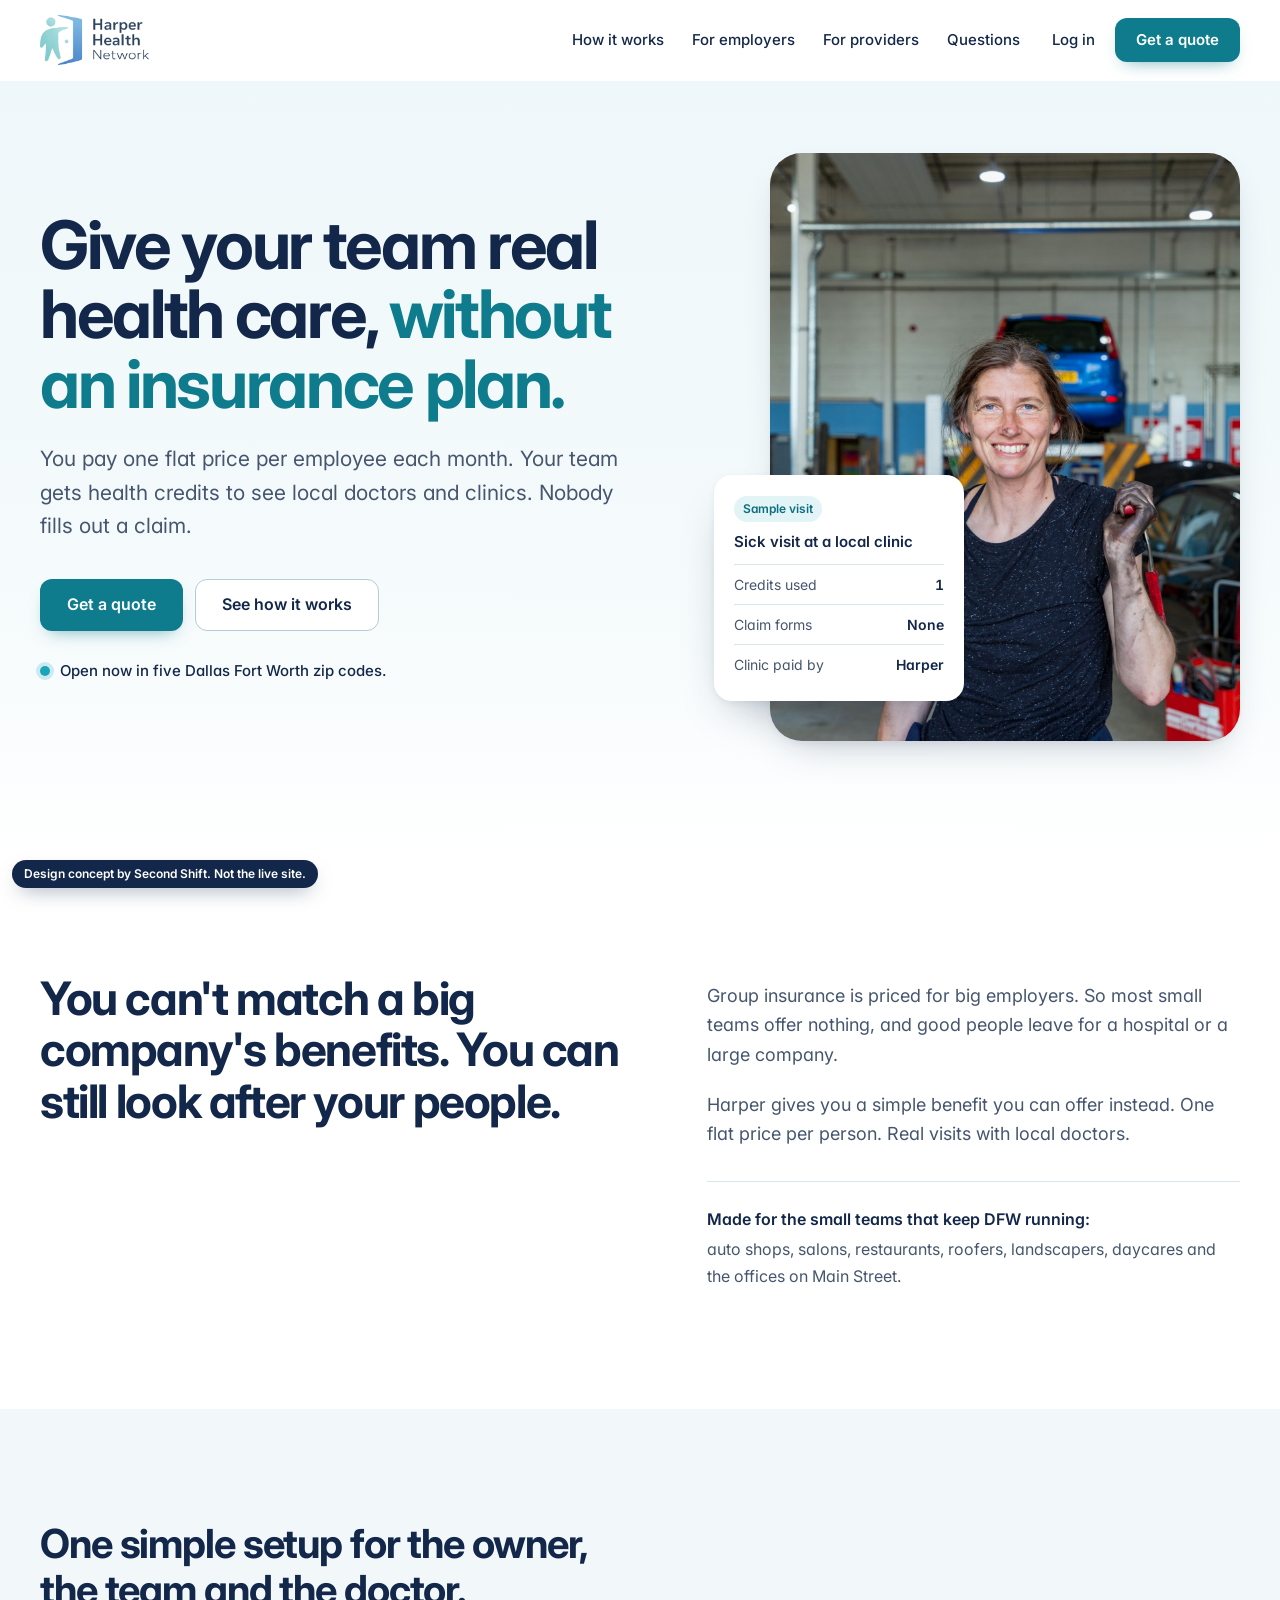
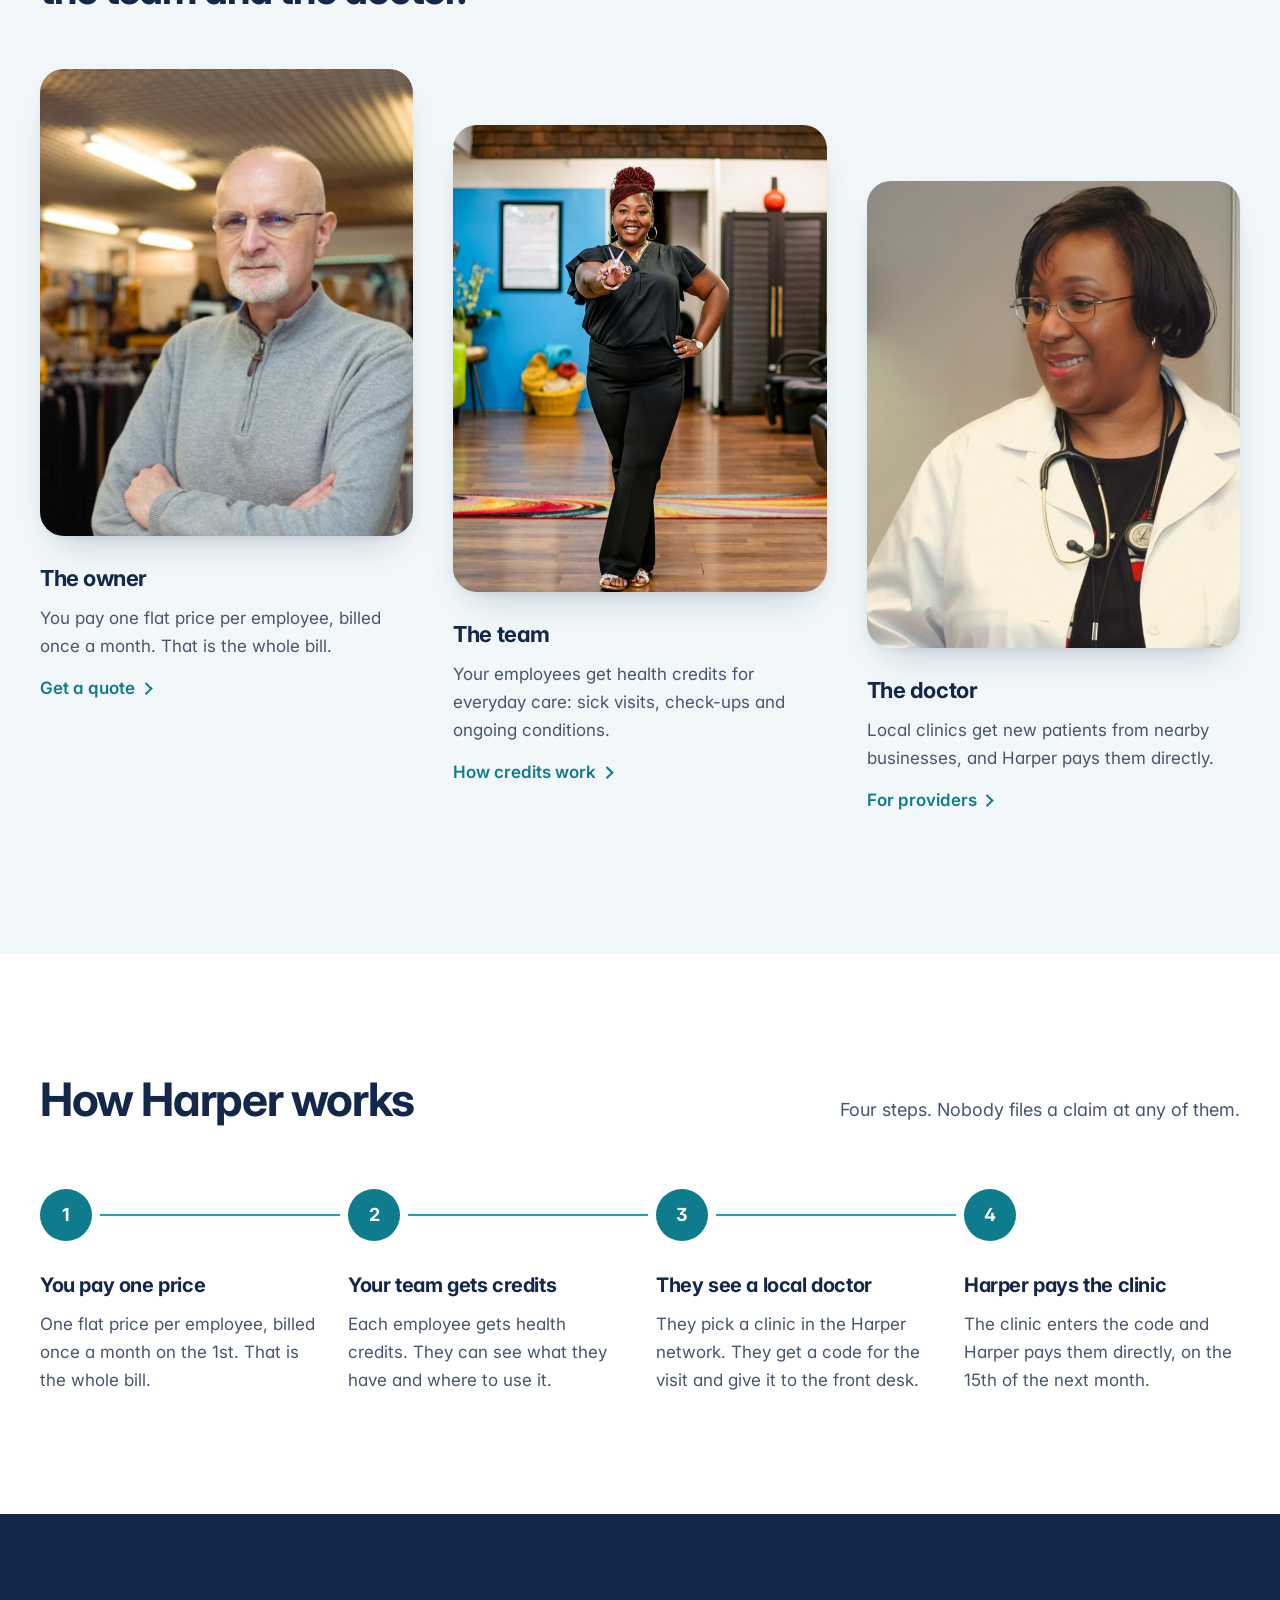
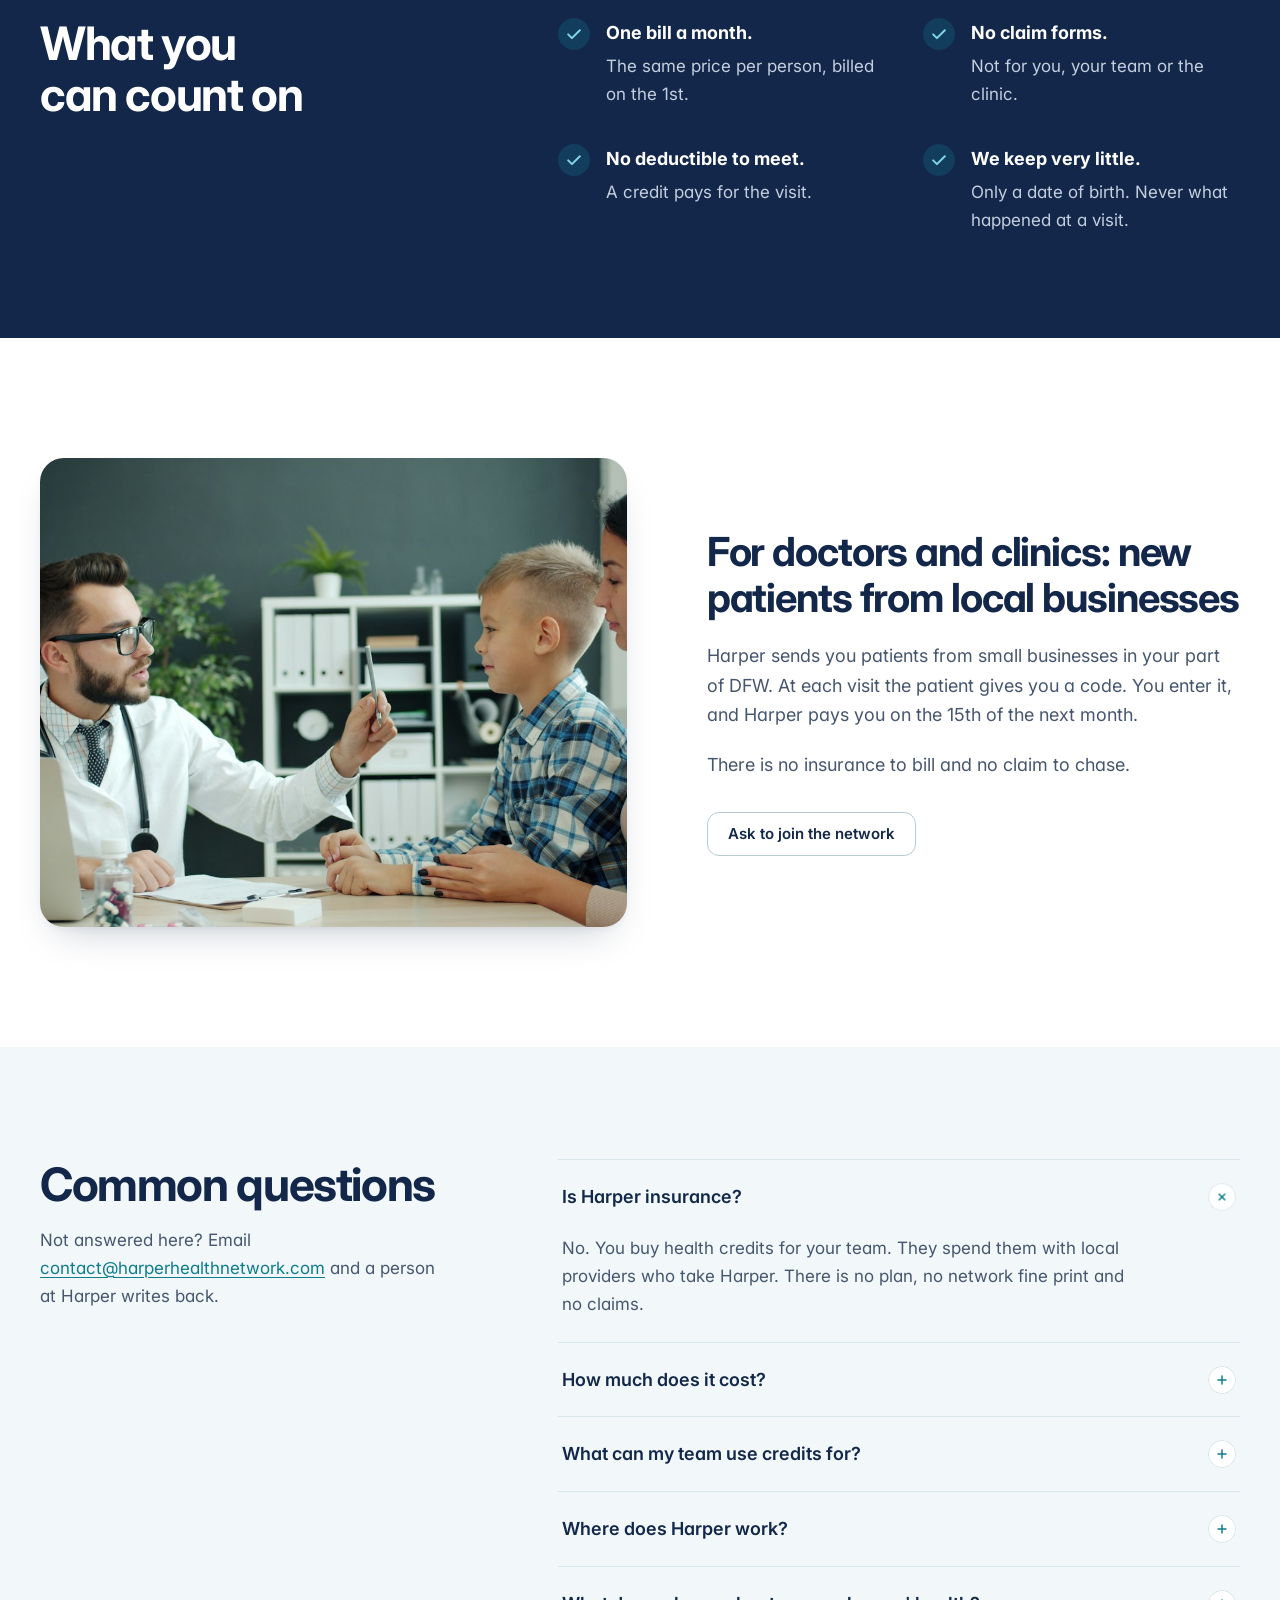
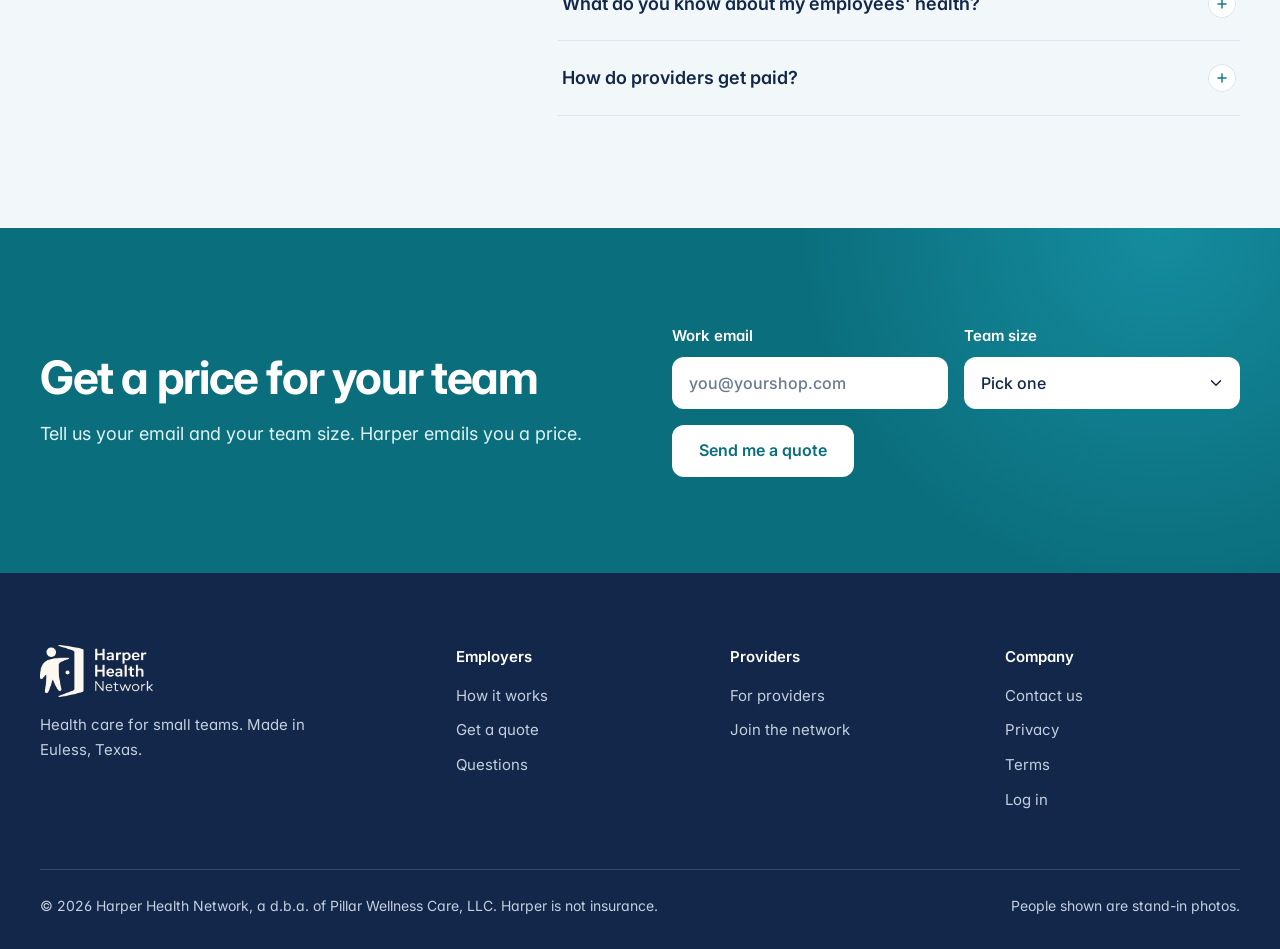
==== index.html @ a3e22be4 "Harper homepage concept, round 4 Co-Authored-By: Claude Opus 5.5 <noreply@anthropic.com>" ====
<!doctype html>
<html lang="en">
<head>
<meta charset="utf-8">
<meta name="viewport" content="width=device-width, initial-scale=1">
<title>Harper homepage concept</title>
<meta name="robots" content="noindex">
<meta name="description" content="Give your team real health care without an insurance plan. One flat price per employee each month. Your team gets credits to see local DFW doctors and clinics.">
<link rel="icon" type="image/png" href="img/favicon.png">
<link rel="preconnect" href="https://fonts.googleapis.com">
<link rel="preconnect" href="https://fonts.gstatic.com" crossorigin>
<link href="https://fonts.googleapis.com/css2?family=Inter:wght@400;500;600;700&display=swap" rel="stylesheet">
<link rel="stylesheet" href="css/site.css">
</head>
<body>
<a class="skip" href="#main">Skip to content</a>

<header class="nav" id="top">
  <div class="wrap nav-in">
    <a class="logo" href="#top" aria-label="Harper Health Network, home">
      <img src="img/harper-logo-color.png" width="708" height="325" alt="">
    </a>
    <nav class="links" id="nav-links" aria-label="Main">
      <a href="#how">How it works</a>
      <a href="#employers">For employers</a>
      <a href="#providers">For providers</a>
      <a href="#faq">Questions</a>
      <a class="links-login" href="https://www.harperhealthnetwork.com/login">Log in</a>
    </nav>
    <div class="nav-cta">
      <a class="nav-login" href="https://www.harperhealthnetwork.com/login">Log in</a>
      <a class="btn btn-teal" href="#quote">Get a quote</a>
      <button class="menu" type="button" aria-expanded="false" aria-controls="nav-links" aria-label="Open menu"><span></span><span></span></button>
    </div>
  </div>
</header>

<main id="main">

  <!-- Hero -->
  <section class="hero">
    <div class="wrap hero-grid">
      <div class="hero-copy">
        <h1>Give your team real health care, <em>without an insurance plan.</em></h1>
        <p class="lede">You pay one flat price per employee each month. Your team gets health credits to see local doctors and clinics. Nobody fills out a claim.</p>
        <div class="hero-actions">
          <a class="btn btn-teal btn-lg" href="#quote">Get a quote</a>
          <a class="btn btn-line btn-lg" href="#how">See how it works</a>
        </div>
        <p class="open-now"><span class="dot" aria-hidden="true"></span>Open now in five Dallas Fort Worth zip codes.</p>
      </div>
      <figure class="hero-photo">
        <div class="hero-img"><img src="img/person-mechanic.jpg" width="1400" height="2100" alt="A smiling mechanic stands in her auto shop." fetchpriority="high"></div>
        <div class="visit" aria-label="A sample visit">
          <p class="visit-tag">Sample visit</p>
          <p class="visit-title">Sick visit at a local clinic</p>
          <dl>
            <div><dt>Credits used</dt><dd>1</dd></div>
            <div><dt>Claim forms</dt><dd>None</dd></div>
            <div><dt>Clinic paid by</dt><dd>Harper</dd></div>
          </dl>
        </div>
      </figure>
    </div>
  </section>

  <!-- The problem, in the owner's words -->
  <section class="owner" id="employers">
    <div class="wrap owner-grid">
      <h2>You can't match a big company's benefits. You can still look after your people.</h2>
      <div class="owner-copy">
        <p>Group insurance is priced for big employers. So most small teams offer nothing, and good people leave for a hospital or a large company.</p>
        <p>Harper gives you a simple benefit you can offer instead. One flat price per person. Real visits with local doctors.</p>
        <p class="who"><span>Made for the small teams that keep DFW running:</span> auto shops, salons, restaurants, roofers, landscapers, daycares and the offices on Main Street.</p>
      </div>
    </div>
  </section>

  <!-- Three people -->
  <section class="people">
    <div class="wrap">
      <h2 class="people-head">One simple setup for the owner, the team and the doctor.</h2>
      <div class="people-grid">
        <article class="person">
          <div class="person-img"><img src="img/person-owner.jpg" width="1400" height="935" alt="A small business owner at work in her shop." loading="lazy"></div>
          <h3>The owner</h3>
          <p>You pay one flat price per employee, billed once a month. That is the whole bill.</p>
          <a class="link" href="#quote">Get a quote</a>
        </article>
        <article class="person">
          <div class="person-img"><img src="img/person-stylist.jpg" width="1400" height="933" alt="A hair stylist smiles at her station." loading="lazy"></div>
          <h3>The team</h3>
          <p>Your employees get health credits for everyday care: sick visits, check-ups and ongoing conditions.</p>
          <a class="link" href="#how">How credits work</a>
        </article>
        <article class="person">
          <div class="person-img"><img src="img/provider-clinic.jpg" width="1250" height="1684" alt="A doctor in a white coat at her clinic." loading="lazy"></div>
          <h3>The doctor</h3>
          <p>Local clinics get new patients from nearby businesses, and Harper pays them directly.</p>
          <a class="link" href="#providers">For providers</a>
        </article>
      </div>
    </div>
  </section>

  <!-- How it works -->
  <section class="how" id="how">
    <div class="wrap">
      <div class="how-head">
        <h2>How Harper works</h2>
        <p>Four steps. Nobody files a claim at any of them.</p>
      </div>
      <ol class="steps">
        <li class="step">
          <span class="step-n" aria-hidden="true">1</span>
          <h3>You pay one price</h3>
          <p>One flat price per employee, billed once a month on the 1st. That is the whole bill.</p>
        </li>
        <li class="step">
          <span class="step-n" aria-hidden="true">2</span>
          <h3>Your team gets credits</h3>
          <p>Each employee gets health credits. They can see what they have and where to use it.</p>
        </li>
        <li class="step">
          <span class="step-n" aria-hidden="true">3</span>
          <h3>They see a local doctor</h3>
          <p>They pick a clinic in the Harper network. They get a code for the visit and give it to the front desk.</p>
        </li>
        <li class="step">
          <span class="step-n" aria-hidden="true">4</span>
          <h3>Harper pays the clinic</h3>
          <p>The clinic enters the code and Harper pays them directly, on the 15th of the next month.</p>
        </li>
      </ol>
    </div>
  </section>

  <!-- Promise -->
  <section class="promise">
    <div class="wrap promise-grid">
      <h2>What you can count on</h2>
      <ul class="checks">
        <li>
          <svg viewBox="0 0 24 24" aria-hidden="true"><path d="M5 12.5l4.5 4.5L19 7.5"/></svg>
          <div><strong>One bill a month.</strong> The same price per person, billed on the 1st.</div>
        </li>
        <li>
          <svg viewBox="0 0 24 24" aria-hidden="true"><path d="M5 12.5l4.5 4.5L19 7.5"/></svg>
          <div><strong>No claim forms.</strong> Not for you, your team or the clinic.</div>
        </li>
        <li>
          <svg viewBox="0 0 24 24" aria-hidden="true"><path d="M5 12.5l4.5 4.5L19 7.5"/></svg>
          <div><strong>No deductible to meet.</strong> A credit pays for the visit.</div>
        </li>
        <li>
          <svg viewBox="0 0 24 24" aria-hidden="true"><path d="M5 12.5l4.5 4.5L19 7.5"/></svg>
          <div><strong>We keep very little.</strong> Only a date of birth. Never what happened at a visit.</div>
        </li>
      </ul>
    </div>
  </section>

  <!-- Providers -->
  <section class="providers" id="providers">
    <div class="wrap prov-grid">
      <figure class="prov-photo">
        <img src="img/person-provider.jpg" width="1400" height="788" alt="A doctor talks with a mother and her son at his desk." loading="lazy">
      </figure>
      <div class="prov-copy">
        <h2>For doctors and clinics: new patients from local businesses</h2>
        <p>Harper sends you patients from small businesses in your part of DFW. At each visit the patient gives you a code. You enter it, and Harper pays you on the 15th of the next month.</p>
        <p>There is no insurance to bill and no claim to chase.</p>
        <a class="btn btn-line" href="mailto:contact@harperhealthnetwork.com?subject=Joining%20the%20Harper%20network">Ask to join the network</a>
      </div>
    </div>
  </section>

  <!-- Questions -->
  <section class="faq" id="faq">
    <div class="wrap faq-grid">
      <div class="faq-head">
        <h2>Common questions</h2>
        <p>Not answered here? Email <a href="mailto:contact@harperhealthnetwork.com">contact@harperhealthnetwork.com</a> and a person at Harper writes back.</p>
      </div>
      <div class="qs">
        <details open><summary>Is Harper insurance?</summary><p>No. You buy health credits for your team. They spend them with local providers who take Harper. There is no plan, no network fine print and no claims.</p></details>
        <details><summary>How much does it cost?</summary><p>One flat price per employee, each month. The price depends on the size of your team, so we send you a quote.</p></details>
        <details><summary>What can my team use credits for?</summary><p>Visits with doctors and clinics in the Harper network, such as sick visits, check-ups and care for ongoing conditions. Each visit uses a credit.</p></details>
        <details><summary>Where does Harper work?</summary><p>Dallas Fort Worth first, in five zip codes. Austin and Houston come next.</p></details>
        <details><summary>What do you know about my employees' health?</summary><p>Almost nothing. We keep a date of birth. We never keep what happened at a visit.</p></details>
        <details><summary>How do providers get paid?</summary><p>Harper pays them directly on the 15th of the next month, for every visit code they entered.</p></details>
      </div>
    </div>
  </section>

  <!-- Quote -->
  <section class="quote" id="quote">
    <div class="wrap quote-grid">
      <div class="quote-copy">
        <h2>Get a price for your team</h2>
        <p>Tell us your email and your team size. Harper emails you a price.</p>
      </div>
      <form class="quote-form" novalidate>
        <div class="field">
          <label for="q-email">Work email</label>
          <input id="q-email" name="email" type="email" autocomplete="email" placeholder="you@yourshop.com" required>
          <p class="err" id="q-email-err"></p>
        </div>
        <div class="field">
          <label for="q-size">Team size</label>
          <select id="q-size" name="size" required>
            <option value="">Pick one</option>
            <option>1 to 5 people</option>
            <option>6 to 15 people</option>
            <option>16 to 25 people</option>
            <option>More than 25 people</option>
          </select>
          <p class="err" id="q-size-err"></p>
        </div>
        <button class="btn btn-white btn-lg" type="submit">Send me a quote</button>
        <p class="form-msg" role="status" aria-live="polite"></p>
      </form>
    </div>
  </section>
</main>

<footer class="foot">
  <div class="wrap foot-grid">
    <div class="foot-brand">
      <img class="foot-logo" src="img/harper-logo-paper.png" width="708" height="325" alt="Harper Health Network">
      <p>Health care for small teams. Made in Euless, Texas.</p>
    </div>
    <nav class="foot-col" aria-label="Employers">
      <p class="foot-h">Employers</p>
      <a href="#how">How it works</a>
      <a href="#quote">Get a quote</a>
      <a href="#faq">Questions</a>
    </nav>
    <nav class="foot-col" aria-label="Providers">
      <p class="foot-h">Providers</p>
      <a href="#providers">For providers</a>
      <a href="mailto:contact@harperhealthnetwork.com?subject=Joining%20the%20Harper%20network">Join the network</a>
    </nav>
    <nav class="foot-col" aria-label="Company">
      <p class="foot-h">Company</p>
      <a href="mailto:contact@harperhealthnetwork.com">Contact us</a>
      <a href="https://www.harperhealthnetwork.com/privacy">Privacy</a>
      <a href="https://www.harperhealthnetwork.com/terms">Terms</a>
      <a href="https://www.harperhealthnetwork.com/login">Log in</a>
    </nav>
  </div>
  <div class="wrap foot-legal">
    <p>&copy; 2026 Harper Health Network, a d.b.a. of Pillar Wellness Care, LLC. Harper is not insurance.</p>
    <p>People shown are stand-in photos.</p>
  </div>
</footer>

<p style="position:fixed;z-index:60;left:max(12px,env(safe-area-inset-left,0px));bottom:calc(12px + env(safe-area-inset-bottom,0px));margin:0;padding:7px 12px;border-radius:999px;background:#122749;color:#fff;font:600 12px/1.2 Inter,system-ui,sans-serif;box-shadow:0 8px 20px -8px rgba(18,39,73,.5)">Design concept by Second Shift. Not the live site.</p>
<script src="js/site.js"></script>
</body>
</html>
---- css/site.css ----
/* Harper Health Network, round 4: the live site, refined.
   Keeps the incumbent world: Inter, teal and navy, airy pale-blue grounds,
   rounded photos, a teal sign-up band and a navy footer. */

:root {
  --navy: #122749;
  --navy-2: #1b3560;
  --teal: #1ca5ba;          /* brand teal: fills, lines, marks only */
  --teal-ink: #0e7c8c;      /* teal for text and buttons (4.9:1 on white) */
  --teal-deep: #0b6e7d;     /* hover, quote band (5.9:1 with white) */
  --teal-wash: #e3f4f7;
  --ground: #ffffff;
  --tint: #f2f8fa;
  --line: #d9e6ec;
  --body: #46566e;          /* 7.4:1 on white */
  --on-navy: #c4cfdf;
  --on-teal: #dff3f6;
  --err: #b42318;
  --radius: 24px;
  --radius-sm: 14px;
  --shadow: 0 18px 40px -18px rgba(18, 39, 73, .28), 0 4px 10px -4px rgba(18, 39, 73, .08);
  --ease: cubic-bezier(.16, 1, .3, 1);
  --wrap: 1200px;
}

*, *::before, *::after { box-sizing: border-box; }
html { -webkit-text-size-adjust: 100%; scroll-behavior: smooth; scroll-padding-top: 96px; scrollbar-color: #b9cdd6 var(--tint); }
body {
  margin: 0;
  background: var(--ground);
  color: var(--body);
  font: 400 1.0625rem/1.65 "Inter", system-ui, sans-serif;
  font-feature-settings: "cv11", "ss01";
  caret-color: var(--teal-ink);
  -webkit-font-smoothing: antialiased;
}
::selection { background: #c9edf2; color: var(--navy); }
img { display: block; max-width: 100%; height: auto; }
h1, h2, h3 { color: var(--navy); margin: 0; font-weight: 700; text-wrap: balance; }
p { margin: 0; text-wrap: pretty; }
a { color: var(--teal-ink); text-underline-offset: .2em; text-decoration-thickness: 1px; }
a:hover { color: var(--teal-deep); }
:focus-visible { outline: 3px solid var(--teal); outline-offset: 3px; border-radius: 6px; }

.wrap { width: min(var(--wrap), 100% - 48px); margin-inline: auto; }
.skip { position: absolute; left: 16px; top: -60px; z-index: 50; background: var(--navy); color: #fff; padding: 10px 16px; border-radius: 10px; }
.skip:focus { top: 12px; }

/* Buttons */
.btn {
  display: inline-flex; align-items: center; justify-content: center; gap: .5em;
  min-height: 44px; padding: 10px 20px; border-radius: 12px;
  font: 600 .9375rem/1.2 "Inter", sans-serif; text-decoration: none; cursor: pointer;
  border: 1.5px solid transparent;
  transition: background-color .2s var(--ease), color .2s var(--ease), border-color .2s var(--ease), transform .2s var(--ease), box-shadow .2s var(--ease);
}
.btn:active { transform: translateY(1px); }
.btn-lg { min-height: 52px; padding: 14px 26px; font-size: 1rem; }
.btn-teal { background: var(--teal-ink); color: #fff; box-shadow: 0 8px 18px -10px rgba(14, 124, 140, .7); }
.btn-teal:hover { background: var(--teal-deep); color: #fff; }
.btn-line { border-color: #b7cbd4; color: var(--navy); background: #fff; }
.btn-line:hover { border-color: var(--navy); color: var(--navy); }
.btn-white { background: #fff; color: var(--teal-deep); }
.btn-white:hover { background: var(--navy); color: #fff; }
.btn[disabled] { opacity: .6; cursor: progress; }

.link { font-weight: 600; text-decoration: none; display: inline-flex; align-items: center; gap: .4em; }
.link::after { content: ""; width: .5em; height: .5em; border-top: 2px solid currentColor; border-right: 2px solid currentColor; transform: rotate(45deg); transition: transform .25s var(--ease); }
.link:hover::after { transform: translateX(3px) rotate(45deg); }

/* Nav */
.nav { position: sticky; top: 0; z-index: 40; background: rgba(255, 255, 255, .94); border-bottom: 1px solid transparent; transition: border-color .3s, box-shadow .3s; }
.nav.is-stuck { border-bottom-color: var(--line); box-shadow: 0 6px 20px -16px rgba(18, 39, 73, .35); }
@supports (backdrop-filter: blur(8px)) { .nav { background: rgba(255, 255, 255, .85); backdrop-filter: saturate(1.4) blur(12px); } }
.nav-in { display: flex; align-items: center; gap: 32px; height: 80px; }
.logo img { height: 50px; width: auto; }
.links { display: flex; gap: 28px; margin-left: auto; }
.links a { color: var(--navy); font-weight: 500; font-size: .9375rem; text-decoration: none; padding: 6px 0; position: relative; }
.links a::after { content: ""; position: absolute; left: 0; right: 0; bottom: 0; height: 2px; background: var(--teal); transform: scaleX(0); transform-origin: left; transition: transform .3s var(--ease); }
.links a:hover::after { transform: scaleX(1); }
.links .links-login { display: none; }
.nav-cta { display: flex; align-items: center; gap: 20px; }
.nav-login { color: var(--navy); font-weight: 500; font-size: .9375rem; text-decoration: none; }
.nav-login:hover { color: var(--teal-ink); }
.menu { display: none; width: 44px; height: 44px; border: 0; background: transparent; cursor: pointer; border-radius: 10px; position: relative; }
.menu span { position: absolute; left: 11px; right: 11px; height: 2px; background: var(--navy); border-radius: 2px; transition: transform .3s var(--ease), top .3s var(--ease); }
.menu span:first-child { top: 17px; }
.menu span:last-child { top: 25px; }
.menu[aria-expanded="true"] span:first-child { top: 21px; transform: rotate(45deg); }
.menu[aria-expanded="true"] span:last-child { top: 21px; transform: rotate(-45deg); }

/* Hero */
.hero { background: linear-gradient(180deg, #eef7fa 0%, #f6fbfc 70%, #fff 100%); padding: 72px 0 112px; overflow: hidden; }
.hero-grid { display: grid; grid-template-columns: 1.05fr .95fr; gap: 72px; align-items: center; }
.hero h1 { font-size: clamp(2.5rem, 4.6vw + .5rem, 4.25rem); line-height: 1.04; letter-spacing: -.035em; }
.hero h1 em { font-style: normal; color: var(--teal-ink); }
.lede { margin-top: 24px; font-size: clamp(1.125rem, .6vw + 1rem, 1.3125rem); line-height: 1.6; max-width: 34em; }
.hero-actions { display: flex; flex-wrap: wrap; gap: 12px; margin-top: 36px; }
.open-now { margin-top: 28px; display: flex; align-items: baseline; gap: 10px; font-size: .9375rem; color: var(--navy); font-weight: 500; }
.dot { flex: none; align-self: flex-start; margin-top: .45em; width: 10px; height: 10px; border-radius: 50%; background: var(--teal); box-shadow: 0 0 0 4px rgba(28, 165, 186, .2); }

.hero-photo { margin: 0; position: relative; justify-self: end; width: min(100%, 470px); }
.hero-img { border-radius: 32px; overflow: hidden; aspect-ratio: 4 / 5; box-shadow: var(--shadow); background: var(--teal-wash); }
.hero-img img { width: 100%; height: 100%; object-fit: cover; object-position: 50% 25%; }
.hero-photo::before { content: ""; position: absolute; inset: 28px -28px -28px 28px; border-radius: 32px; background: var(--teal-wash); z-index: -1; }

.visit {
  position: absolute; left: -56px; bottom: 40px; width: 250px;
  background: #fff; border-radius: 18px; padding: 18px 20px 16px;
  box-shadow: 0 22px 44px -20px rgba(18, 39, 73, .4), 0 2px 6px rgba(18, 39, 73, .06);
}
.visit-tag { display: inline-block; font-size: .75rem; font-weight: 600; color: var(--teal-deep); background: var(--teal-wash); padding: 3px 9px; border-radius: 999px; }
.visit-title { margin-top: 10px; color: var(--navy); font-weight: 600; font-size: .9375rem; line-height: 1.35; }
.visit dl { margin: 12px 0 0; }
.visit dl div { display: flex; justify-content: space-between; gap: 12px; padding: 8px 0; border-top: 1px solid var(--line); font-size: .875rem; }
.visit dt { color: var(--body); }
.visit dd { margin: 0; color: var(--navy); font-weight: 600; font-variant-numeric: tabular-nums; }

/* Owner */
.owner { padding: 120px 0; }
.owner-grid { display: grid; grid-template-columns: 1.1fr 1fr; gap: 80px; align-items: start; }
.owner h2 { font-size: clamp(2rem, 2.6vw + .8rem, 3rem); line-height: 1.12; letter-spacing: -.03em; }
.owner-copy { display: grid; gap: 20px; padding-top: 8px; font-size: 1.125rem; max-width: 34em; }
.who { margin-top: 12px; padding-top: 24px; border-top: 1px solid var(--line); font-size: 1rem; }
.who span { display: block; color: var(--navy); font-weight: 600; margin-bottom: 4px; }

/* People */
.people { background: var(--tint); padding: 112px 0 140px; }
.people-head { font-size: clamp(1.875rem, 2vw + .9rem, 2.625rem); line-height: 1.15; letter-spacing: -.028em; max-width: 18em; }
.people-grid { margin-top: 56px; display: grid; grid-template-columns: repeat(3, 1fr); gap: 40px; align-items: start; }
.person:nth-child(2) { margin-top: 56px; }
.person:nth-child(3) { margin-top: 112px; }
.person-img { border-radius: var(--radius); overflow: hidden; aspect-ratio: 4 / 5; background: var(--teal-wash); box-shadow: var(--shadow); }
.person-img img { width: 100%; height: 100%; object-fit: cover; transition: transform .8s var(--ease); }
.person:hover .person-img img { transform: scale(1.03); }
.person h3 { margin-top: 24px; font-size: 1.375rem; letter-spacing: -.02em; }
.person p { margin-top: 8px; }
.person .link { margin-top: 14px; }

/* How it works: the one authored moment. The line draws and each step lights in turn. */
.how { padding: 120px 0; }
.how-head { display: flex; justify-content: space-between; align-items: end; gap: 32px; flex-wrap: wrap; }
.how-head h2 { font-size: clamp(2rem, 2.6vw + .8rem, 3rem); letter-spacing: -.03em; line-height: 1.1; }
.how-head p { font-size: 1.125rem; }
.steps { list-style: none; margin: 64px 0 0; padding: 0; display: grid; grid-template-columns: repeat(4, 1fr); gap: 32px; position: relative; }
.steps::before, .steps::after { content: ""; position: absolute; top: 25px; left: 26px; right: calc((100% - 96px) / 4 - 26px); height: 2px; border-radius: 2px; }
.steps::before { background: var(--line); }
.steps::after { background: var(--teal); transform-origin: left; transition: transform 1.6s var(--ease); }
.step { position: relative; z-index: 1; }
.step-n {
  display: grid; place-items: center; width: 52px; height: 52px; border-radius: 50%;
  background: var(--teal-ink); color: #fff; font-weight: 700; font-size: 1.125rem;
  box-shadow: 0 0 0 8px #fff;
  transition: background-color .5s var(--ease), color .5s var(--ease), box-shadow .5s var(--ease);
}
.step h3 { margin-top: 28px; font-size: 1.25rem; letter-spacing: -.02em; }
.step p { margin-top: 8px; max-width: 24em; }

.js .steps:not(.is-in)::after { transform: scaleX(0); }
.js .steps:not(.is-in) .step-n { background: #fff; color: var(--teal-ink); box-shadow: 0 0 0 8px #fff, inset 0 0 0 2px var(--line); }
.js .steps.is-in .step:nth-child(1) .step-n { transition-delay: .05s; }
.js .steps.is-in .step:nth-child(2) .step-n { transition-delay: .5s; }
.js .steps.is-in .step:nth-child(3) .step-n { transition-delay: .95s; }
.js .steps.is-in .step:nth-child(4) .step-n { transition-delay: 1.4s; }

/* Promise */
.promise { background: var(--navy); color: var(--on-navy); padding: 104px 0; }
.promise-grid { display: grid; grid-template-columns: .8fr 1.2fr; gap: 64px; align-items: start; }
.promise h2 { color: #fff; font-size: clamp(2rem, 2.6vw + .8rem, 3rem); letter-spacing: -.03em; line-height: 1.1; }
.checks { list-style: none; margin: 0; padding: 0; display: grid; grid-template-columns: 1fr 1fr; gap: 36px 48px; }
.checks li { display: grid; grid-template-columns: 32px 1fr; gap: 16px; align-items: start; }
.checks svg { width: 32px; height: 32px; padding: 6px; border-radius: 50%; background: rgba(28, 165, 186, .18); fill: none; stroke: #7fd6e3; stroke-width: 2.4; stroke-linecap: round; stroke-linejoin: round; }
.checks strong { display: block; color: #fff; font-size: 1.125rem; margin-bottom: 4px; }

/* Providers */
.providers { padding: 120px 0; }
.prov-grid { display: grid; grid-template-columns: 1.1fr 1fr; gap: 80px; align-items: center; }
.prov-photo { margin: 0; border-radius: var(--radius); overflow: hidden; aspect-ratio: 5 / 4; box-shadow: var(--shadow); background: var(--teal-wash); }
.prov-photo img { width: 100%; height: 100%; object-fit: cover; object-position: 40% 50%; }
.prov-copy h2 { font-size: clamp(1.875rem, 2vw + .9rem, 2.625rem); line-height: 1.15; letter-spacing: -.028em; }
.prov-copy p { margin-top: 20px; font-size: 1.125rem; max-width: 32em; }
.prov-copy .btn { margin-top: 32px; }

/* FAQ */
.faq { background: var(--tint); padding: 112px 0; }
.faq-grid { display: grid; grid-template-columns: .8fr 1.2fr; gap: 64px; align-items: start; }
.faq-head { position: sticky; top: 120px; }
.faq-head h2 { font-size: clamp(2rem, 2.6vw + .8rem, 3rem); letter-spacing: -.03em; line-height: 1.1; }
.faq-head p { margin-top: 16px; max-width: 24em; }
.qs { border-top: 1px solid var(--line); }
details { border-bottom: 1px solid var(--line); }
summary {
  list-style: none; cursor: pointer; display: flex; justify-content: space-between; align-items: center; gap: 24px;
  padding: 22px 4px; color: var(--navy); font-weight: 600; font-size: 1.125rem; border-radius: 8px;
}
summary::-webkit-details-marker { display: none; }
summary::after {
  content: ""; flex: none; width: 28px; height: 28px; border-radius: 50%;
  background: #fff url("data:image/svg+xml,%3Csvg xmlns='http://www.w3.org/2000/svg' viewBox='0 0 24 24' fill='none' stroke='%230e7c8c' stroke-width='2.2' stroke-linecap='round'%3E%3Cpath d='M12 6v12M6 12h12'/%3E%3C/svg%3E") center / 16px no-repeat;
  box-shadow: inset 0 0 0 1px var(--line); transition: transform .3s var(--ease);
}
details[open] summary::after { transform: rotate(45deg); }
summary:hover { color: var(--teal-ink); }
details p { padding: 0 48px 24px 4px; max-width: 40em; }

/* Quote */
.quote { background: var(--teal-deep); color: var(--on-teal); padding: 96px 0; position: relative; overflow: hidden; }
.quote::before { content: ""; position: absolute; width: 720px; height: 720px; right: -240px; top: -360px; border-radius: 50%; background: radial-gradient(closest-side, rgba(28, 165, 186, .55), transparent); pointer-events: none; }
.quote-grid { position: relative; display: grid; grid-template-columns: 1fr 1fr; gap: 64px; align-items: center; }
.quote h2 { color: #fff; font-size: clamp(2rem, 2.6vw + .8rem, 3rem); letter-spacing: -.03em; line-height: 1.1; }
.quote-copy p { margin-top: 16px; font-size: 1.125rem; }
.quote-form { display: grid; grid-template-columns: 1fr 1fr; gap: 16px; align-items: start; }
.quote-form .btn { grid-column: 1 / -1; justify-self: start; }
.field label { display: block; color: #fff; font-weight: 600; font-size: .9375rem; margin-bottom: 8px; }
.field input, .field select {
  width: 100%; min-height: 52px; padding: 12px 16px; border-radius: 12px; border: 1.5px solid transparent;
  background: #fff; color: var(--navy); font: 500 1rem "Inter", sans-serif; appearance: none;
}
.field select { background: #fff url("data:image/svg+xml,%3Csvg xmlns='http://www.w3.org/2000/svg' viewBox='0 0 24 24' fill='none' stroke='%23122749' stroke-width='2' stroke-linecap='round'%3E%3Cpath d='M6 9l6 6 6-6'/%3E%3C/svg%3E") right 14px center / 18px no-repeat; padding-right: 44px; }
.field input::placeholder { color: #6a7a90; }
.field input:focus-visible, .field select:focus-visible { outline: 3px solid #fff; outline-offset: 2px; }
.field [aria-invalid="true"] { border-color: #fff; box-shadow: 0 0 0 3px rgba(180, 35, 24, .9); }
.err { min-height: 0; margin-top: 6px; color: #fff; font-size: .875rem; font-weight: 500; }
.err:empty { display: none; }
.form-msg { grid-column: 1 / -1; color: #fff; font-weight: 500; }
.form-msg:empty { display: none; }
.quote :focus-visible { outline-color: #fff; }

/* Footer */
.foot { background: var(--navy); color: var(--on-navy); padding: 72px 0 32px; font-size: .9375rem; }
.foot-grid { display: grid; grid-template-columns: 1.6fr 1fr 1fr 1fr; gap: 40px; }
.foot-logo { height: 52px; width: auto; }
.foot-brand p { margin-top: 16px; max-width: 22em; }
.foot-col { display: grid; gap: 10px; align-content: start; }
.foot-h { color: #fff; font-weight: 600; margin-bottom: 4px; }
.foot a { color: var(--on-navy); text-decoration: none; }
.foot a:hover { color: #fff; text-decoration: underline; }
.foot :focus-visible { outline-color: #7fd6e3; }
.foot-legal { margin-top: 56px; padding-top: 24px; border-top: 1px solid rgba(196, 207, 223, .2); display: flex; justify-content: space-between; gap: 16px; flex-wrap: wrap; font-size: .875rem; }

/* Tablet */
@media (max-width: 1040px) {
  .links { gap: 20px; }
  .hero-grid { gap: 48px; }
  .visit { left: -24px; }
  .steps { grid-template-columns: 1fr 1fr; row-gap: 48px; }
  .steps::before, .steps::after { display: none; }
  .js .steps:not(.is-in) .step-n { background: var(--teal-ink); color: #fff; box-shadow: 0 0 0 8px #fff; }
}

/* Mobile */
@media (max-width: 860px) {
  .wrap { width: min(var(--wrap), 100% - 32px); }
  .nav-in { height: 68px; gap: 12px; }
  .logo img { height: 42px; }
  .nav-login { display: none; }
  .nav-cta { margin-left: auto; gap: 8px; }
  .nav-cta .btn { min-height: 40px; padding: 8px 14px; font-size: .875rem; }
  .menu { display: block; }
  .links {
    position: absolute; top: 100%; left: 0; right: 0; margin: 0; flex-direction: column; gap: 0;
    background: #fff; border-bottom: 1px solid var(--line); padding: 8px 16px 16px;
    box-shadow: 0 16px 30px -20px rgba(18, 39, 73, .4);
    display: none;
  }
  .links.is-open { display: flex; }
  .links a { padding: 14px 4px; font-size: 1.0625rem; border-bottom: 1px solid var(--line); }
  .links a::after { display: none; }
  .links .links-login { display: block; border-bottom: 0; }

  .hero { padding: 40px 0 72px; }
  .hero-grid, .owner-grid, .prov-grid, .faq-grid, .promise-grid, .quote-grid { grid-template-columns: 1fr; gap: 40px; }
  .hero-photo { justify-self: center; width: min(100%, 420px); margin-top: 8px; }
  .hero-photo::before { inset: 20px -12px -16px 20px; }
  .hero-photo { margin-bottom: 72px; }
  .visit { left: auto; right: 12px; bottom: -64px; width: 220px; padding: 14px 16px 12px; }
  .hero-actions .btn { flex: 1 1 200px; }

  .owner, .how, .providers { padding: 80px 0; }
  .people { padding: 80px 0; }
  .people-grid { grid-template-columns: 1fr; gap: 48px; margin-top: 40px; }
  .person:nth-child(n) { margin-top: 0; }
  .person-img { aspect-ratio: 4 / 3; }

  .steps { grid-template-columns: 1fr; gap: 32px; margin-top: 40px; }
  .step { display: grid; grid-template-columns: 52px 1fr; column-gap: 20px; }
  .step h3 { margin-top: 12px; }
  .step p { grid-column: 2; }

  .promise { padding: 80px 0; }
  .checks { grid-template-columns: 1fr; gap: 28px; }
  .faq { padding: 80px 0; }
  .faq-head { position: static; }
  details p { padding-right: 8px; }
  .quote { padding: 72px 0; }
  .quote-form { grid-template-columns: 1fr; }
  .quote-form .btn { justify-self: stretch; }
  .foot-grid { grid-template-columns: 1fr 1fr; }
  .foot-brand { grid-column: 1 / -1; }
}

@media (prefers-reduced-motion: reduce) {
  html { scroll-behavior: auto; }
  *, *::before, *::after { transition-duration: .01ms !important; transition-delay: 0s !important; animation: none !important; }
}
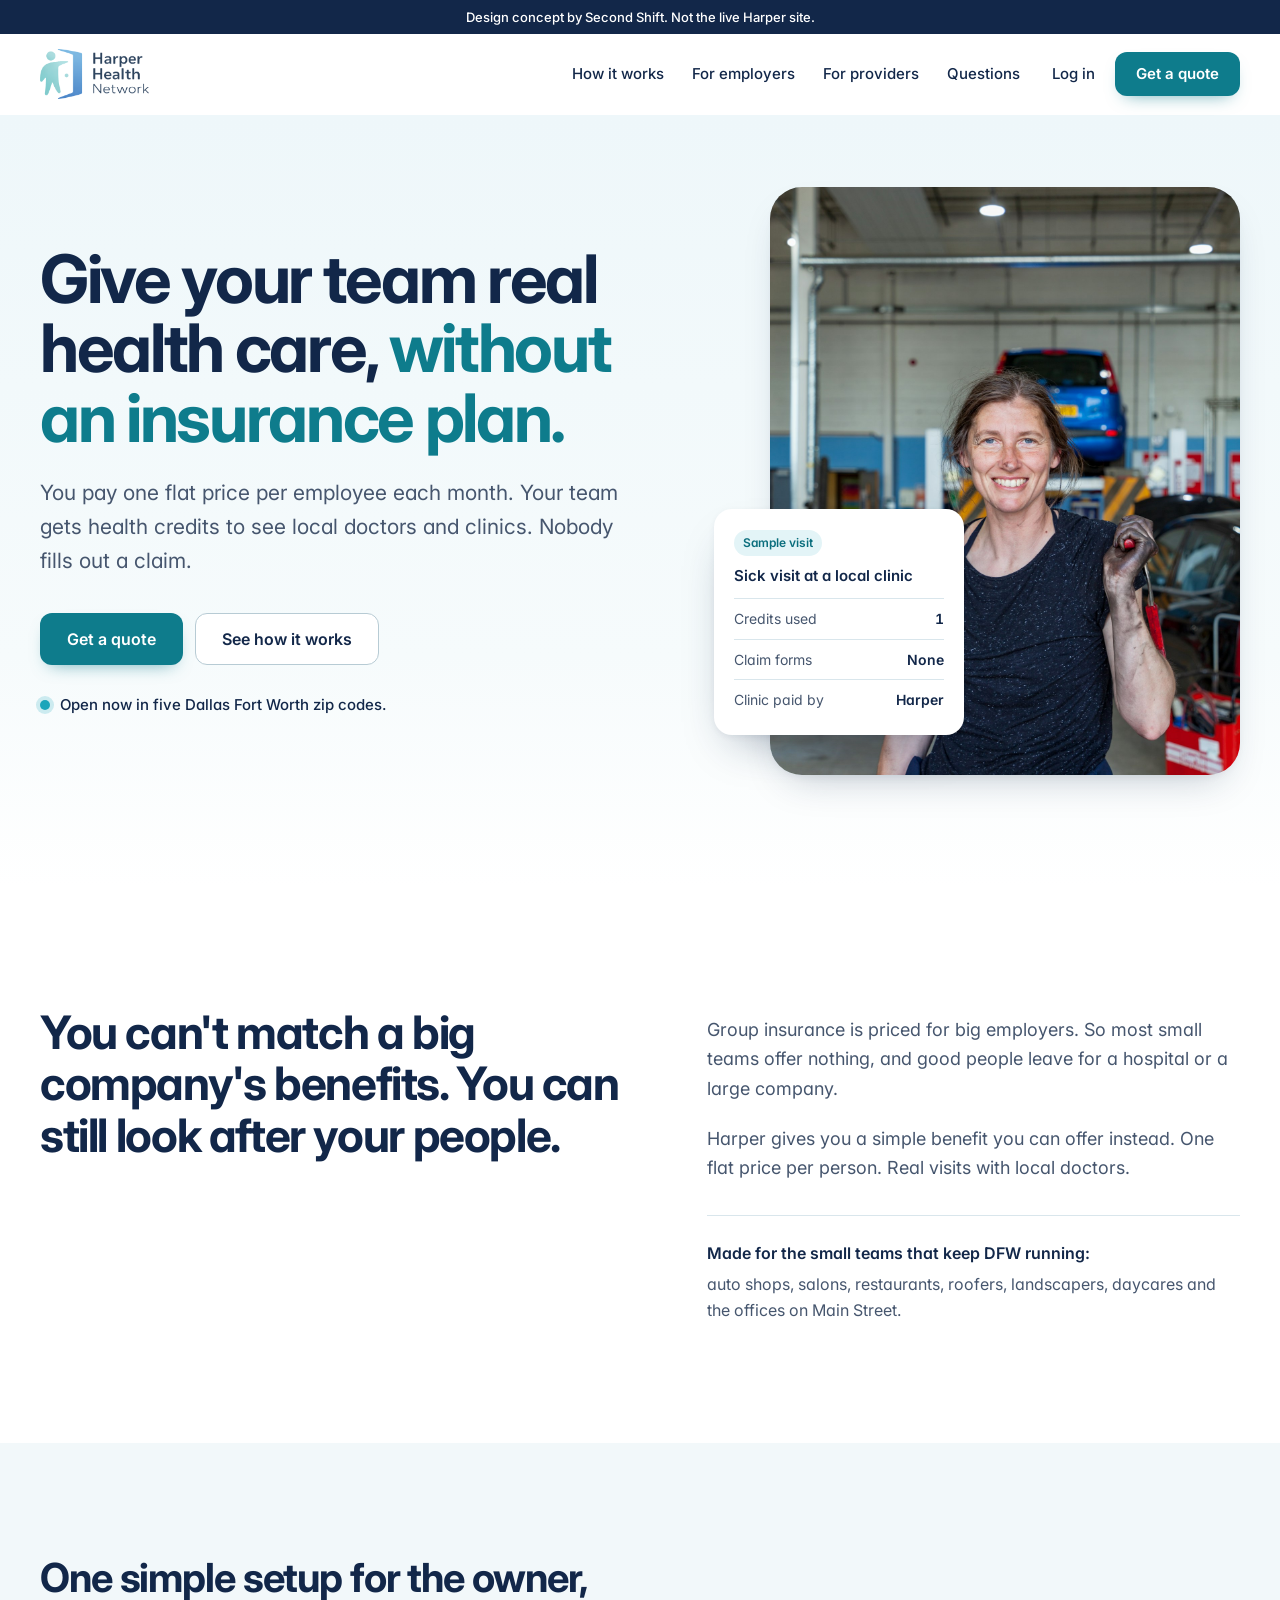
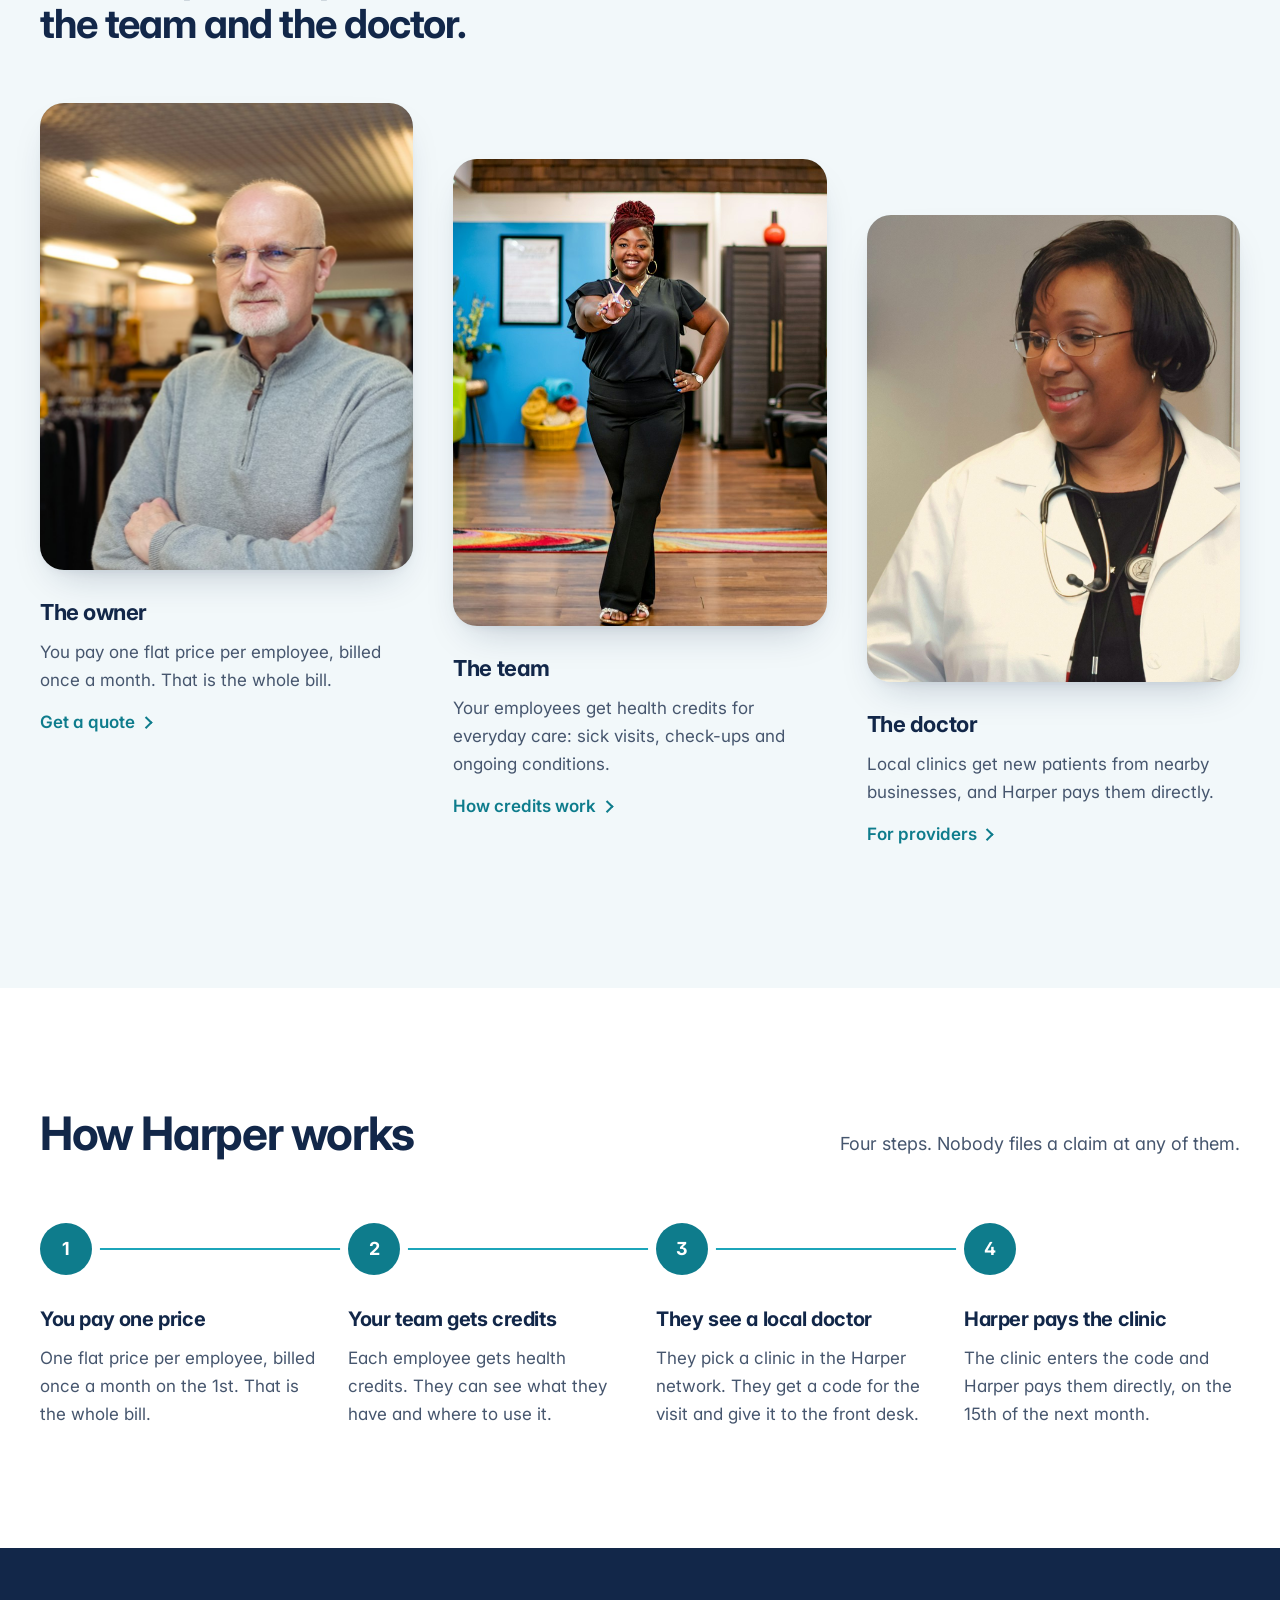
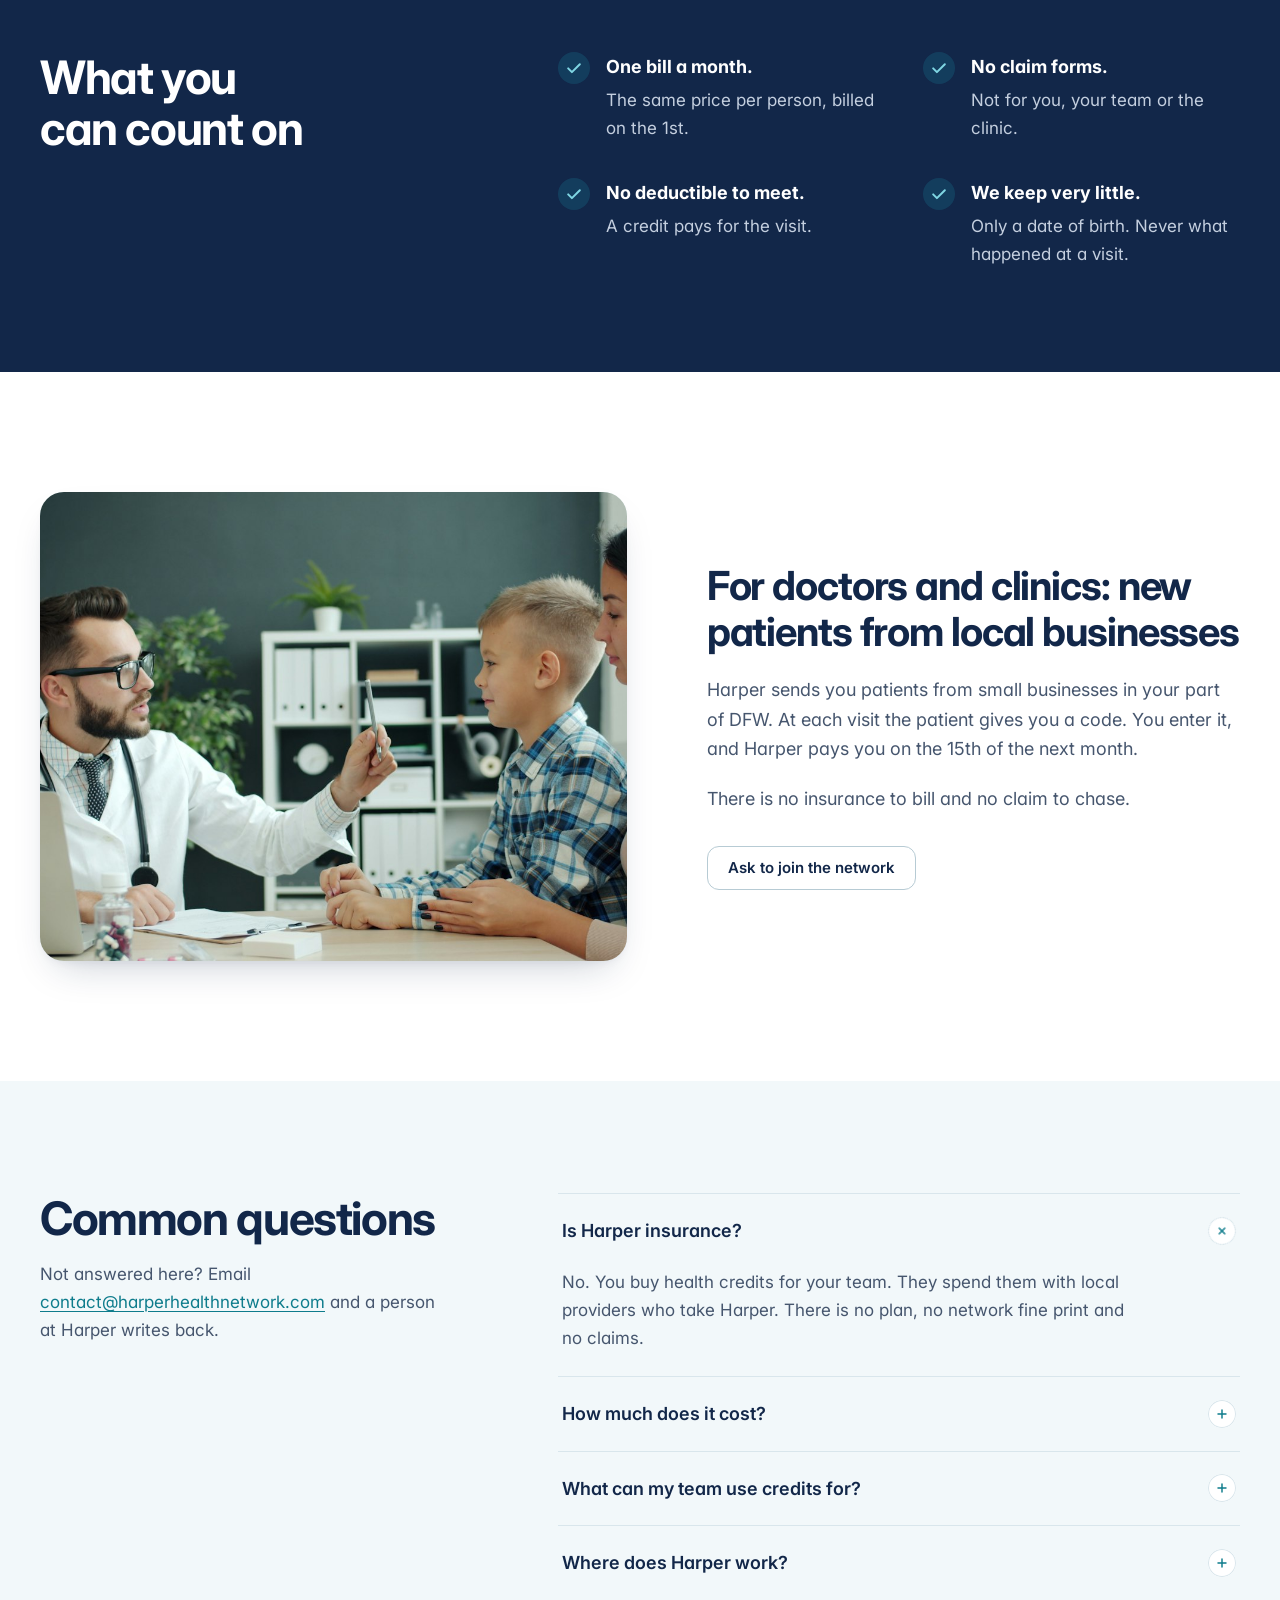
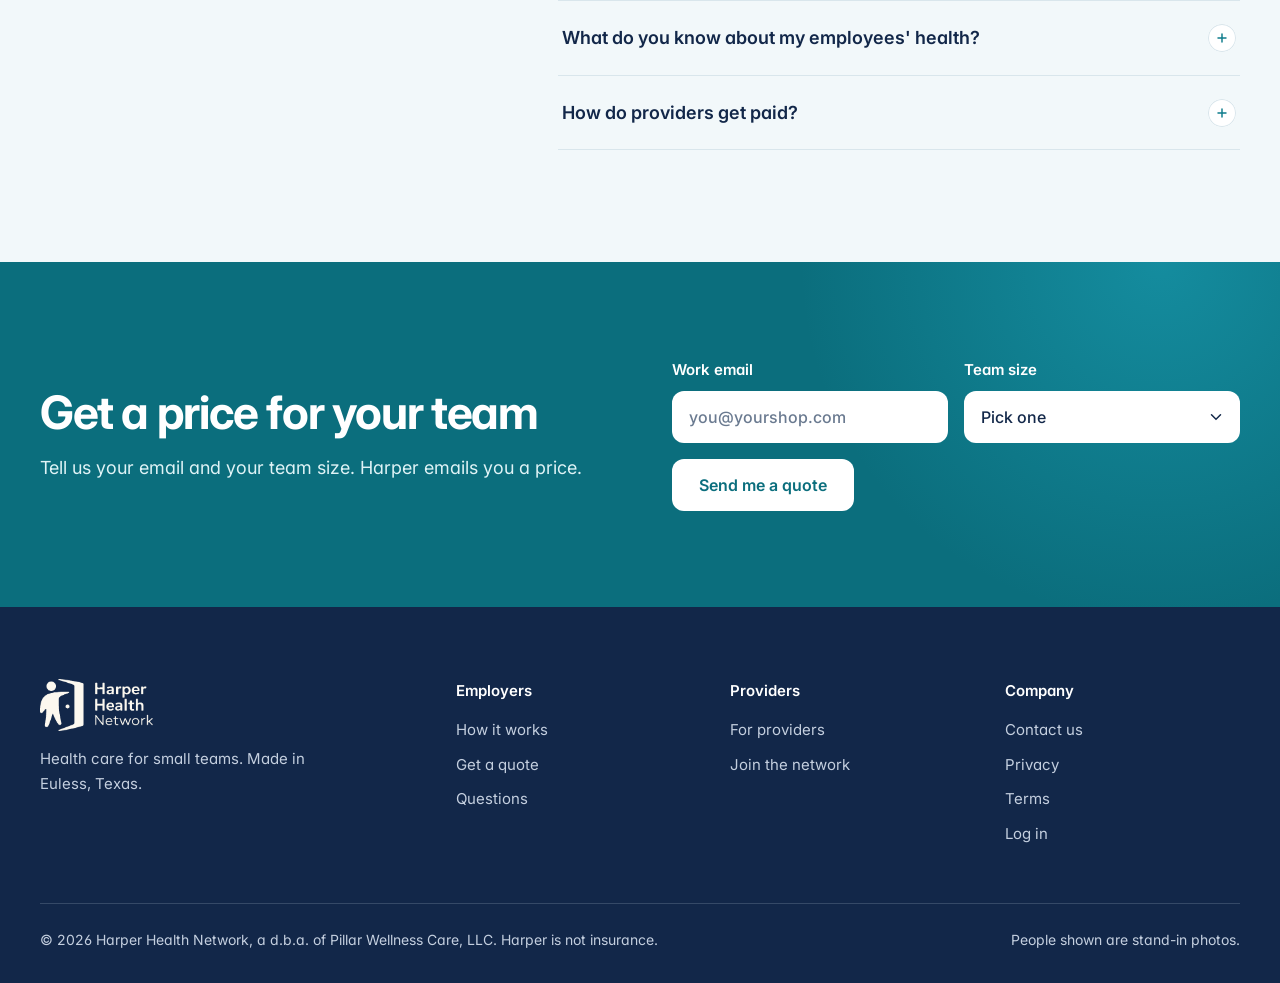
==== commit e2eb1fee: "Move concept label to a top bar Co-Authored-By: Claude Opus 5.5 <noreply@anthropic.com>" ====
--- a/index.html
+++ b/index.html
@@ -14,6 +14,8 @@
 </head>
 <body>
 <a class="skip" href="#main">Skip to content</a>
+
+<p style="margin:0;padding:8px 16px;background:#122749;color:#fff;text-align:center;font:500 13px/1.4 Inter,system-ui,sans-serif">Design concept by Second Shift. Not the live Harper site.</p>
 
 <header class="nav" id="top">
   <div class="wrap nav-in">
@@ -255,7 +257,6 @@
   </div>
 </footer>
 
-<p style="position:fixed;z-index:60;left:max(12px,env(safe-area-inset-left,0px));bottom:calc(12px + env(safe-area-inset-bottom,0px));margin:0;padding:7px 12px;border-radius:999px;background:#122749;color:#fff;font:600 12px/1.2 Inter,system-ui,sans-serif;box-shadow:0 8px 20px -8px rgba(18,39,73,.5)">Design concept by Second Shift. Not the live site.</p>
 <script src="js/site.js"></script>
 </body>
 </html>
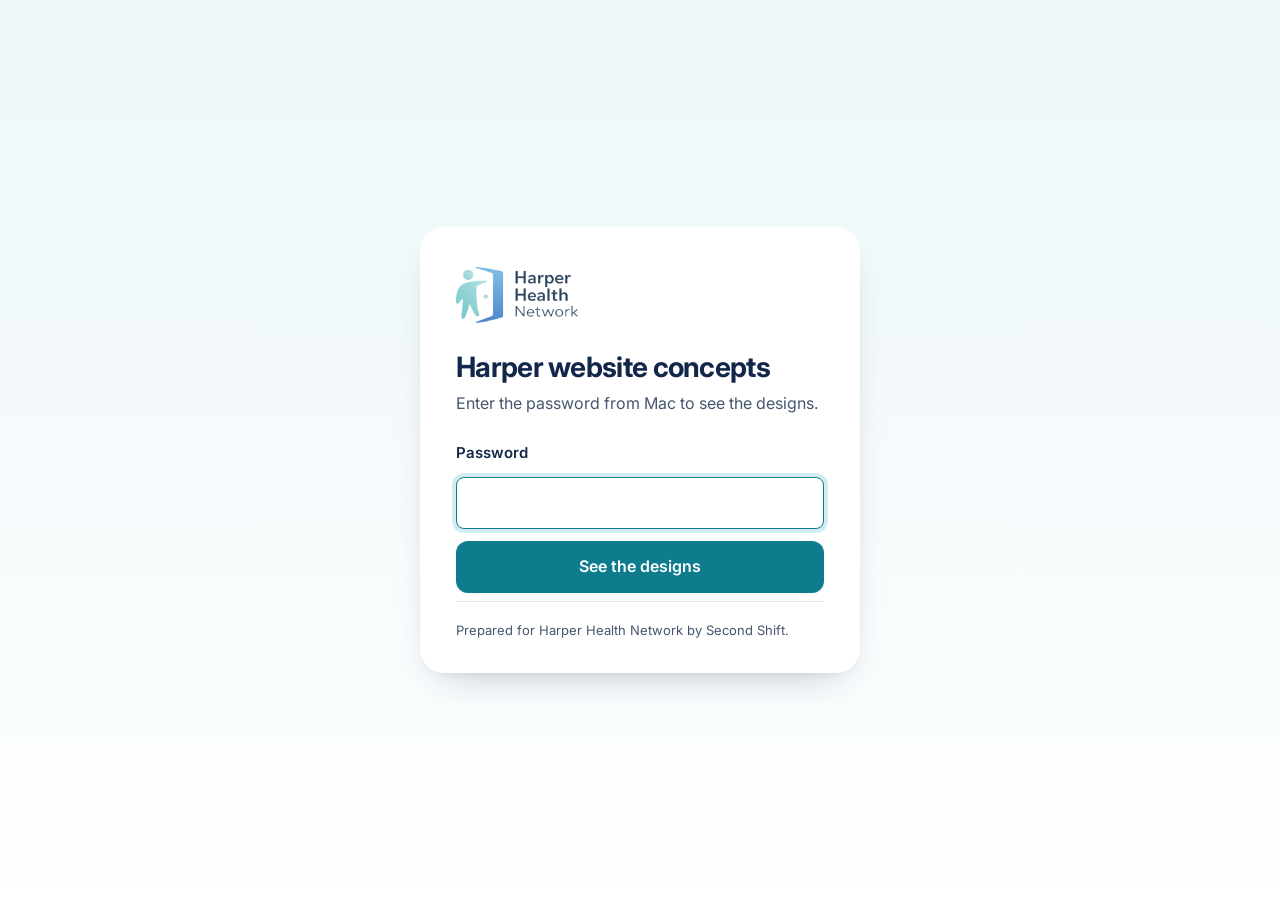
==== commit 29154381: "Add password page and all Harper concept versions Co-Authored-By: Claude Opus 5.5 <noreply@anthropic" ====
--- a/index.html
+++ b/index.html
@@ -3,260 +3,275 @@
 <head>
 <meta charset="utf-8">
 <meta name="viewport" content="width=device-width, initial-scale=1">
-<title>Harper homepage concept</title>
-<meta name="robots" content="noindex">
-<meta name="description" content="Give your team real health care without an insurance plan. One flat price per employee each month. Your team gets credits to see local DFW doctors and clinics.">
-<link rel="icon" type="image/png" href="img/favicon.png">
+<meta name="robots" content="noindex, nofollow">
+<title>Harper website concepts</title>
+<link rel="icon" type="image/png" href="assets/favicon.png">
 <link rel="preconnect" href="https://fonts.googleapis.com">
 <link rel="preconnect" href="https://fonts.gstatic.com" crossorigin>
 <link href="https://fonts.googleapis.com/css2?family=Inter:wght@400;500;600;700&display=swap" rel="stylesheet">
-<link rel="stylesheet" href="css/site.css">
+<script>
+  try { if (localStorage.getItem('hh-concepts-ok') === '1') document.documentElement.classList.add('is-in'); } catch (e) {}
+</script>
+<style>
+  :root {
+    --navy: #122749; --teal: #1ca5ba; --teal-ink: #0e7c8c; --teal-deep: #0b6e7d; --wash: #e3f4f7;
+    --tint: #f2f8fa; --line: #d9e6ec; --body: #46566e; --err: #b42318;
+    --shadow: 0 18px 40px -22px rgba(18, 39, 73, .35), 0 3px 8px -4px rgba(18, 39, 73, .08);
+    --ease: cubic-bezier(.16, 1, .3, 1);
+  }
+  * { box-sizing: border-box; }
+  html { scrollbar-color: #b9cdd6 var(--tint); }
+  body { margin: 0; background: var(--tint); color: var(--body); font: 400 1rem/1.6 "Inter", system-ui, sans-serif; -webkit-font-smoothing: antialiased; }
+  ::selection { background: #c9edf2; color: var(--navy); }
+  h1, h2, h3 { margin: 0; color: var(--navy); text-wrap: balance; }
+  p { margin: 0; text-wrap: pretty; }
+  a { color: var(--teal-ink); }
+  :focus-visible { outline: 3px solid var(--teal); outline-offset: 3px; border-radius: 8px; }
+  [tabindex="-1"]:focus { outline: none; }
+  .wrap { width: min(1160px, 100% - 48px); margin-inline: auto; }
+
+  /* Views */
+  .gate { min-height: 100vh; min-height: 100dvh; display: grid; place-items: center; padding: 32px 16px; background: linear-gradient(180deg, #eef7fa, #f6fbfc 60%, #fff); }
+  .list { display: none; }
+  .is-in .gate { display: none; }
+  .is-in .list { display: block; }
+
+  /* Sign-in */
+  .gate-card { width: min(440px, 100%); background: #fff; border-radius: 24px; padding: 40px 36px 32px; box-shadow: var(--shadow); }
+  .gate-card img { height: 56px; width: auto; display: block; }
+  .gate-card h1 { margin-top: 28px; font-size: 1.75rem; letter-spacing: -.025em; line-height: 1.15; }
+  .gate-card > p { margin-top: 8px; }
+  form { margin-top: 24px; display: grid; gap: 12px; }
+  label { color: var(--navy); font-weight: 600; font-size: .9375rem; }
+  input {
+    width: 100%; min-height: 52px; padding: 12px 16px; border-radius: 12px; border: 1.5px solid var(--line);
+    font: 500 1rem "Inter", sans-serif; color: var(--navy); background: #fff; caret-color: var(--teal-ink);
+    transition: border-color .2s var(--ease);
+  }
+  input:focus-visible { outline: none; border-color: var(--teal-ink); box-shadow: 0 0 0 4px rgba(28, 165, 186, .2); }
+  input[aria-invalid="true"] { border-color: var(--err); }
+  .err { color: var(--err); font-size: .875rem; font-weight: 500; }
+  .err:empty { display: none; }
+  .btn {
+    display: inline-flex; align-items: center; justify-content: center; gap: .5em; min-height: 52px; padding: 12px 22px;
+    border-radius: 12px; border: 0; background: var(--teal-ink); color: #fff; font: 600 1rem/1.2 "Inter", sans-serif;
+    text-decoration: none; cursor: pointer; transition: background-color .2s var(--ease), transform .2s var(--ease);
+  }
+  .btn:hover { background: var(--teal-deep); color: #fff; }
+  .btn:active { transform: translateY(1px); }
+  .btn[disabled] { opacity: .65; cursor: progress; }
+  .gate-foot { margin-top: 24px; padding-top: 18px; border-top: 1px solid var(--line); font-size: .8125rem; }
+
+  /* List */
+  .top { background: #fff; border-bottom: 1px solid var(--line); }
+  .top-in { display: flex; align-items: center; justify-content: space-between; gap: 16px; height: 76px; }
+  .top img { height: 46px; width: auto; display: block; }
+  .top-meta { display: flex; align-items: center; gap: 20px; font-size: .875rem; }
+  .signout { background: none; border: 0; padding: 8px 4px; font: 600 .875rem "Inter", sans-serif; color: var(--navy); cursor: pointer; text-decoration: underline; text-underline-offset: .2em; }
+  .intro { padding: 64px 0 40px; display: grid; gap: 14px; }
+  .intro h1 { font-size: clamp(2rem, 2.4vw + 1rem, 3rem); letter-spacing: -.03em; line-height: 1.08; }
+  .intro p { font-size: 1.125rem; max-width: 40em; }
+
+  .thumb { display: block; aspect-ratio: 16 / 10; max-width: 100%; border-radius: 14px; overflow: hidden; background: var(--wash); box-shadow: inset 0 0 0 1px rgba(18, 39, 73, .08); }
+  .thumb img { width: 100%; height: 100%; object-fit: cover; object-position: top center; display: block; transition: transform .7s var(--ease); }
+
+  .feature { display: grid; grid-template-columns: 1.25fr 1fr; gap: 40px; align-items: center; background: #fff; border-radius: 24px; padding: 24px; box-shadow: var(--shadow); text-decoration: none; color: inherit; }
+  .feature:hover .thumb img, .card:hover .thumb img { transform: scale(1.025); }
+  .feature-copy { display: grid; gap: 14px; padding: 8px 16px 8px 0; justify-items: start; }
+  .tag { display: inline-block; font-size: .8125rem; font-weight: 600; color: var(--teal-deep); background: var(--wash); padding: 5px 12px; border-radius: 999px; }
+  .feature h2 { font-size: clamp(1.75rem, 1.6vw + 1rem, 2.375rem); letter-spacing: -.03em; line-height: 1.1; }
+  .feature p { font-size: 1.0625rem; }
+  .feature .btn { margin-top: 8px; pointer-events: none; }
+
+  .group { padding-top: 72px; display: grid; gap: 8px; }
+  .group h2 { font-size: 1.625rem; letter-spacing: -.025em; }
+  .group > p { max-width: 40em; }
+  .grid { margin-top: 20px; display: grid; grid-template-columns: repeat(3, minmax(0, 1fr)); gap: 24px; }
+  .grid.two { grid-template-columns: repeat(2, minmax(0, 1fr)); }
+  .card { display: grid; gap: 14px; align-content: start; background: #fff; border-radius: 20px; padding: 14px 14px 22px; text-decoration: none; color: inherit; box-shadow: 0 1px 0 rgba(18, 39, 73, .04); transition: box-shadow .3s var(--ease), transform .3s var(--ease); }
+  .card:hover { box-shadow: var(--shadow); transform: translateY(-2px); }
+  .card h3 { font-size: 1.1875rem; letter-spacing: -.02em; padding-inline: 6px; display: flex; align-items: center; gap: 8px; }
+  .card h3::after { content: ""; width: .45em; height: .45em; border-top: 2px solid var(--teal-ink); border-right: 2px solid var(--teal-ink); transform: rotate(45deg); transition: transform .25s var(--ease); }
+  .card:hover h3::after { transform: translateX(3px) rotate(45deg); }
+  .card p { padding-inline: 6px; font-size: .9375rem; }
+
+  .foot { margin-top: 88px; padding: 28px 0 40px; border-top: 1px solid var(--line); font-size: .875rem; display: flex; flex-wrap: wrap; justify-content: space-between; gap: 12px; }
+
+  @media (max-width: 900px) {
+    .feature { grid-template-columns: 1fr; gap: 20px; padding: 14px 14px 24px; }
+    .feature-copy { padding: 0 6px; }
+    .grid, .grid.two { grid-template-columns: 1fr; }
+  }
+  @media (max-width: 600px) {
+    .wrap { width: min(1160px, 100% - 32px); }
+    .gate-card { padding: 32px 22px 24px; }
+    .top-meta .by { display: none; }
+    .intro { padding: 40px 0 28px; }
+    .group { padding-top: 56px; }
+  }
+  @media (prefers-reduced-motion: reduce) { *, *::before, *::after { transition: none !important; } }
+</style>
 </head>
 <body>
-<a class="skip" href="#main">Skip to content</a>
-
-<p style="margin:0;padding:8px 16px;background:#122749;color:#fff;text-align:center;font:500 13px/1.4 Inter,system-ui,sans-serif">Design concept by Second Shift. Not the live Harper site.</p>
-
-<header class="nav" id="top">
-  <div class="wrap nav-in">
-    <a class="logo" href="#top" aria-label="Harper Health Network, home">
-      <img src="img/harper-logo-color.png" width="708" height="325" alt="">
+
+<!-- Sign-in -->
+<main class="gate" id="gate">
+  <div class="gate-card">
+    <img src="assets/harper-logo-color.png" width="708" height="325" alt="Harper Health Network">
+    <h1>Harper website concepts</h1>
+    <p>Enter the password from Mac to see the designs.</p>
+    <form id="signin" novalidate>
+      <label for="pw">Password</label>
+      <input id="pw" name="password" type="password" autocomplete="current-password" required aria-describedby="pw-err">
+      <p class="err" id="pw-err" role="alert"></p>
+      <button class="btn" type="submit">See the designs</button>
+    </form>
+    <p class="gate-foot">Prepared for Harper Health Network by Second Shift.</p>
+  </div>
+</main>
+
+<!-- Versions -->
+<div class="list" id="list">
+  <header class="top">
+    <div class="wrap top-in">
+      <img src="assets/harper-logo-color.png" width="708" height="325" alt="Harper Health Network">
+      <div class="top-meta">
+        <span class="by">Prepared by Second Shift</span>
+        <button class="signout" type="button" id="signout">Sign out</button>
+      </div>
+    </div>
+  </header>
+
+  <main class="wrap">
+    <section class="intro">
+      <h1>Pick a version to click through</h1>
+      <p>Each one is a full homepage you can scroll and click. Use "All versions" in the bottom corner to come back here. These are design ideas, not the live site. People in the photos are stand-ins.</p>
+    </section>
+
+    <a class="feature" href="round-4/">
+      <span class="thumb"><img src="assets/thumbs/round-4.jpg" width="960" height="600" alt="The Refresh homepage, with a mechanic in her shop and a sample visit card."></span>
+      <span class="feature-copy">
+        <span class="tag">Closest to your current site</span>
+        <h2>The Refresh</h2>
+        <p>Your logo, colors and layout, kept. Clearer words, real people, and only claims Harper can stand behind.</p>
+        <span class="btn">Open The Refresh</span>
+      </span>
     </a>
-    <nav class="links" id="nav-links" aria-label="Main">
-      <a href="#how">How it works</a>
-      <a href="#employers">For employers</a>
-      <a href="#providers">For providers</a>
-      <a href="#faq">Questions</a>
-      <a class="links-login" href="https://www.harperhealthnetwork.com/login">Log in</a>
-    </nav>
-    <div class="nav-cta">
-      <a class="nav-login" href="https://www.harperhealthnetwork.com/login">Log in</a>
-      <a class="btn btn-teal" href="#quote">Get a quote</a>
-      <button class="menu" type="button" aria-expanded="false" aria-controls="nav-links" aria-label="Open menu"><span></span><span></span></button>
-    </div>
-  </div>
-</header>
-
-<main id="main">
-
-  <!-- Hero -->
-  <section class="hero">
-    <div class="wrap hero-grid">
-      <div class="hero-copy">
-        <h1>Give your team real health care, <em>without an insurance plan.</em></h1>
-        <p class="lede">You pay one flat price per employee each month. Your team gets health credits to see local doctors and clinics. Nobody fills out a claim.</p>
-        <div class="hero-actions">
-          <a class="btn btn-teal btn-lg" href="#quote">Get a quote</a>
-          <a class="btn btn-line btn-lg" href="#how">See how it works</a>
-        </div>
-        <p class="open-now"><span class="dot" aria-hidden="true"></span>Open now in five Dallas Fort Worth zip codes.</p>
-      </div>
-      <figure class="hero-photo">
-        <div class="hero-img"><img src="img/person-mechanic.jpg" width="1400" height="2100" alt="A smiling mechanic stands in her auto shop." fetchpriority="high"></div>
-        <div class="visit" aria-label="A sample visit">
-          <p class="visit-tag">Sample visit</p>
-          <p class="visit-title">Sick visit at a local clinic</p>
-          <dl>
-            <div><dt>Credits used</dt><dd>1</dd></div>
-            <div><dt>Claim forms</dt><dd>None</dd></div>
-            <div><dt>Clinic paid by</dt><dd>Harper</dd></div>
-          </dl>
-        </div>
-      </figure>
-    </div>
-  </section>
-
-  <!-- The problem, in the owner's words -->
-  <section class="owner" id="employers">
-    <div class="wrap owner-grid">
-      <h2>You can't match a big company's benefits. You can still look after your people.</h2>
-      <div class="owner-copy">
-        <p>Group insurance is priced for big employers. So most small teams offer nothing, and good people leave for a hospital or a large company.</p>
-        <p>Harper gives you a simple benefit you can offer instead. One flat price per person. Real visits with local doctors.</p>
-        <p class="who"><span>Made for the small teams that keep DFW running:</span> auto shops, salons, restaurants, roofers, landscapers, daycares and the offices on Main Street.</p>
-      </div>
-    </div>
-  </section>
-
-  <!-- Three people -->
-  <section class="people">
-    <div class="wrap">
-      <h2 class="people-head">One simple setup for the owner, the team and the doctor.</h2>
-      <div class="people-grid">
-        <article class="person">
-          <div class="person-img"><img src="img/person-owner.jpg" width="1400" height="935" alt="A small business owner at work in her shop." loading="lazy"></div>
-          <h3>The owner</h3>
-          <p>You pay one flat price per employee, billed once a month. That is the whole bill.</p>
-          <a class="link" href="#quote">Get a quote</a>
-        </article>
-        <article class="person">
-          <div class="person-img"><img src="img/person-stylist.jpg" width="1400" height="933" alt="A hair stylist smiles at her station." loading="lazy"></div>
-          <h3>The team</h3>
-          <p>Your employees get health credits for everyday care: sick visits, check-ups and ongoing conditions.</p>
-          <a class="link" href="#how">How credits work</a>
-        </article>
-        <article class="person">
-          <div class="person-img"><img src="img/provider-clinic.jpg" width="1250" height="1684" alt="A doctor in a white coat at her clinic." loading="lazy"></div>
-          <h3>The doctor</h3>
-          <p>Local clinics get new patients from nearby businesses, and Harper pays them directly.</p>
-          <a class="link" href="#providers">For providers</a>
-        </article>
-      </div>
-    </div>
-  </section>
-
-  <!-- How it works -->
-  <section class="how" id="how">
-    <div class="wrap">
-      <div class="how-head">
-        <h2>How Harper works</h2>
-        <p>Four steps. Nobody files a claim at any of them.</p>
-      </div>
-      <ol class="steps">
-        <li class="step">
-          <span class="step-n" aria-hidden="true">1</span>
-          <h3>You pay one price</h3>
-          <p>One flat price per employee, billed once a month on the 1st. That is the whole bill.</p>
-        </li>
-        <li class="step">
-          <span class="step-n" aria-hidden="true">2</span>
-          <h3>Your team gets credits</h3>
-          <p>Each employee gets health credits. They can see what they have and where to use it.</p>
-        </li>
-        <li class="step">
-          <span class="step-n" aria-hidden="true">3</span>
-          <h3>They see a local doctor</h3>
-          <p>They pick a clinic in the Harper network. They get a code for the visit and give it to the front desk.</p>
-        </li>
-        <li class="step">
-          <span class="step-n" aria-hidden="true">4</span>
-          <h3>Harper pays the clinic</h3>
-          <p>The clinic enters the code and Harper pays them directly, on the 15th of the next month.</p>
-        </li>
-      </ol>
-    </div>
-  </section>
-
-  <!-- Promise -->
-  <section class="promise">
-    <div class="wrap promise-grid">
-      <h2>What you can count on</h2>
-      <ul class="checks">
-        <li>
-          <svg viewBox="0 0 24 24" aria-hidden="true"><path d="M5 12.5l4.5 4.5L19 7.5"/></svg>
-          <div><strong>One bill a month.</strong> The same price per person, billed on the 1st.</div>
-        </li>
-        <li>
-          <svg viewBox="0 0 24 24" aria-hidden="true"><path d="M5 12.5l4.5 4.5L19 7.5"/></svg>
-          <div><strong>No claim forms.</strong> Not for you, your team or the clinic.</div>
-        </li>
-        <li>
-          <svg viewBox="0 0 24 24" aria-hidden="true"><path d="M5 12.5l4.5 4.5L19 7.5"/></svg>
-          <div><strong>No deductible to meet.</strong> A credit pays for the visit.</div>
-        </li>
-        <li>
-          <svg viewBox="0 0 24 24" aria-hidden="true"><path d="M5 12.5l4.5 4.5L19 7.5"/></svg>
-          <div><strong>We keep very little.</strong> Only a date of birth. Never what happened at a visit.</div>
-        </li>
-      </ul>
-    </div>
-  </section>
-
-  <!-- Providers -->
-  <section class="providers" id="providers">
-    <div class="wrap prov-grid">
-      <figure class="prov-photo">
-        <img src="img/person-provider.jpg" width="1400" height="788" alt="A doctor talks with a mother and her son at his desk." loading="lazy">
-      </figure>
-      <div class="prov-copy">
-        <h2>For doctors and clinics: new patients from local businesses</h2>
-        <p>Harper sends you patients from small businesses in your part of DFW. At each visit the patient gives you a code. You enter it, and Harper pays you on the 15th of the next month.</p>
-        <p>There is no insurance to bill and no claim to chase.</p>
-        <a class="btn btn-line" href="mailto:contact@harperhealthnetwork.com?subject=Joining%20the%20Harper%20network">Ask to join the network</a>
-      </div>
-    </div>
-  </section>
-
-  <!-- Questions -->
-  <section class="faq" id="faq">
-    <div class="wrap faq-grid">
-      <div class="faq-head">
-        <h2>Common questions</h2>
-        <p>Not answered here? Email <a href="mailto:contact@harperhealthnetwork.com">contact@harperhealthnetwork.com</a> and a person at Harper writes back.</p>
-      </div>
-      <div class="qs">
-        <details open><summary>Is Harper insurance?</summary><p>No. You buy health credits for your team. They spend them with local providers who take Harper. There is no plan, no network fine print and no claims.</p></details>
-        <details><summary>How much does it cost?</summary><p>One flat price per employee, each month. The price depends on the size of your team, so we send you a quote.</p></details>
-        <details><summary>What can my team use credits for?</summary><p>Visits with doctors and clinics in the Harper network, such as sick visits, check-ups and care for ongoing conditions. Each visit uses a credit.</p></details>
-        <details><summary>Where does Harper work?</summary><p>Dallas Fort Worth first, in five zip codes. Austin and Houston come next.</p></details>
-        <details><summary>What do you know about my employees' health?</summary><p>Almost nothing. We keep a date of birth. We never keep what happened at a visit.</p></details>
-        <details><summary>How do providers get paid?</summary><p>Harper pays them directly on the 15th of the next month, for every visit code they entered.</p></details>
-      </div>
-    </div>
-  </section>
-
-  <!-- Quote -->
-  <section class="quote" id="quote">
-    <div class="wrap quote-grid">
-      <div class="quote-copy">
-        <h2>Get a price for your team</h2>
-        <p>Tell us your email and your team size. Harper emails you a price.</p>
-      </div>
-      <form class="quote-form" novalidate>
-        <div class="field">
-          <label for="q-email">Work email</label>
-          <input id="q-email" name="email" type="email" autocomplete="email" placeholder="you@yourshop.com" required>
-          <p class="err" id="q-email-err"></p>
-        </div>
-        <div class="field">
-          <label for="q-size">Team size</label>
-          <select id="q-size" name="size" required>
-            <option value="">Pick one</option>
-            <option>1 to 5 people</option>
-            <option>6 to 15 people</option>
-            <option>16 to 25 people</option>
-            <option>More than 25 people</option>
-          </select>
-          <p class="err" id="q-size-err"></p>
-        </div>
-        <button class="btn btn-white btn-lg" type="submit">Send me a quote</button>
-        <p class="form-msg" role="status" aria-live="polite"></p>
-      </form>
-    </div>
-  </section>
-</main>
-
-<footer class="foot">
-  <div class="wrap foot-grid">
-    <div class="foot-brand">
-      <img class="foot-logo" src="img/harper-logo-paper.png" width="708" height="325" alt="Harper Health Network">
-      <p>Health care for small teams. Made in Euless, Texas.</p>
-    </div>
-    <nav class="foot-col" aria-label="Employers">
-      <p class="foot-h">Employers</p>
-      <a href="#how">How it works</a>
-      <a href="#quote">Get a quote</a>
-      <a href="#faq">Questions</a>
-    </nav>
-    <nav class="foot-col" aria-label="Providers">
-      <p class="foot-h">Providers</p>
-      <a href="#providers">For providers</a>
-      <a href="mailto:contact@harperhealthnetwork.com?subject=Joining%20the%20Harper%20network">Join the network</a>
-    </nav>
-    <nav class="foot-col" aria-label="Company">
-      <p class="foot-h">Company</p>
-      <a href="mailto:contact@harperhealthnetwork.com">Contact us</a>
-      <a href="https://www.harperhealthnetwork.com/privacy">Privacy</a>
-      <a href="https://www.harperhealthnetwork.com/terms">Terms</a>
-      <a href="https://www.harperhealthnetwork.com/login">Log in</a>
-    </nav>
-  </div>
-  <div class="wrap foot-legal">
-    <p>&copy; 2026 Harper Health Network, a d.b.a. of Pillar Wellness Care, LLC. Harper is not insurance.</p>
-    <p>People shown are stand-in photos.</p>
-  </div>
-</footer>
-
-<script src="js/site.js"></script>
+
+    <section class="group" aria-labelledby="g-newer">
+      <h2 id="g-newer">Two newer directions</h2>
+      <p>A warmer magazine-style page, and an animated story you scroll through.</p>
+      <div class="grid two">
+        <a class="card" href="round-3/">
+          <span class="thumb"><img src="assets/thumbs/round-3.jpg" width="960" height="600" alt="" loading="lazy"></span>
+          <h3>Local Editorial</h3>
+          <p>Local people in every section, a walk-through of the four steps, and a quote form at the end.</p>
+        </a>
+        <a class="card" href="story/">
+          <span class="thumb"><img src="assets/thumbs/story.jpg" width="960" height="499" alt="" loading="lazy" style="object-position:left top"></span>
+          <h3>The Harper Story</h3>
+          <p>Follow Harper from a sick day to a local doctor, and see how the same day ends without Harper. Press Enter, then scroll.</p>
+        </a>
+      </div>
+    </section>
+
+    <section class="group" aria-labelledby="g-first">
+      <h2 id="g-first">First round: three bold ideas</h2>
+      <p>Each one tells the Harper story through a different everyday object.</p>
+      <div class="grid">
+        <a class="card" href="round-1/option-1-replica/">
+          <span class="thumb"><img src="assets/thumbs/round-1_option-1-replica.jpg" width="960" height="499" alt="" loading="lazy" style="object-position:center top"></span>
+          <h3>Bright and Simple</h3>
+          <p>A light, airy page with a big headline and smooth motion.</p>
+        </a>
+        <a class="card" href="round-1/option-2-main-street/">
+          <span class="thumb"><img src="assets/thumbs/round-1_option-2-main-street.jpg" width="960" height="600" alt="" loading="lazy"></span>
+          <h3>Main Street</h3>
+          <p>A painted storefront. Scroll down the street, one door at a time.</p>
+        </a>
+        <a class="card" href="round-1/option-3-triplicate/">
+          <span class="thumb"><img src="assets/thumbs/round-1_option-3-triplicate.jpg" width="960" height="600" alt="" loading="lazy"></span>
+          <h3>The Voucher</h3>
+          <p>One visit on a paper form, with a copy for the owner, the employee and the clinic.</p>
+        </a>
+      </div>
+    </section>
+
+    <section class="group" aria-labelledby="g-calm">
+      <h2 id="g-calm">Second round: calm and modern</h2>
+      <p>Quiet, polished pages in the style of modern health companies.</p>
+      <div class="grid">
+        <a class="card" href="round-2/option-1-replica/">
+          <span class="thumb"><img src="assets/thumbs/round-2_option-1-replica.jpg" width="960" height="600" alt="" loading="lazy"></span>
+          <h3>The Network</h3>
+          <p>Your team at the center, connected to local care.</p>
+        </a>
+        <a class="card" href="round-2/option-2-ledger/">
+          <span class="thumb"><img src="assets/thumbs/round-2_option-2-ledger.jpg" width="960" height="600" alt="" loading="lazy"></span>
+          <h3>A Month with Harper</h3>
+          <p>Harper navy and teal. One month of one credit, told on a calendar.</p>
+        </a>
+        <a class="card" href="round-2/option-3-front-desk/">
+          <span class="thumb"><img src="assets/thumbs/round-2_option-3-front-desk.jpg" width="960" height="600" alt="" loading="lazy"></span>
+          <h3>Front Desk</h3>
+          <p>One visit, told by the people in it. Quiet and photo-led.</p>
+        </a>
+      </div>
+    </section>
+
+    <footer class="foot">
+      <span>Design concepts for Harper Health Network, d.b.a. of Pillar Wellness Care, LLC.</span>
+      <span>Prepared by Second Shift.</span>
+    </footer>
+  </main>
+</div>
+
+<script>
+(function () {
+  var KEY = 'hh-concepts-ok';
+  var HASH = '112c75ab87e3cbec10d9cbcb11a53597c1325654c46650f3966687e8860c48a5';
+  var root = document.documentElement;
+  var form = document.getElementById('signin');
+  var pw = document.getElementById('pw');
+  var err = document.getElementById('pw-err');
+  var btn = form.querySelector('button');
+
+  function hex(buf) {
+    return Array.prototype.map.call(new Uint8Array(buf), function (b) { return ('0' + b.toString(16)).slice(-2); }).join('');
+  }
+  function fail(text) {
+    err.textContent = text;
+    pw.setAttribute('aria-invalid', 'true');
+    pw.focus(); pw.select();
+  }
+  pw.addEventListener('input', function () { if (err.textContent) { err.textContent = ''; pw.removeAttribute('aria-invalid'); } });
+
+  form.addEventListener('submit', function (e) {
+    e.preventDefault();
+    var v = pw.value.trim();
+    if (!v) return fail('Enter the password to continue.');
+    if (!(window.crypto && crypto.subtle)) return fail('This browser cannot check the password. Try a current version of Chrome, Safari or Edge.');
+    btn.disabled = true; btn.textContent = 'Checking...';
+    crypto.subtle.digest('SHA-256', new TextEncoder().encode(v)).then(function (buf) {
+      btn.disabled = false; btn.textContent = 'See the designs';
+      if (hex(buf) !== HASH) return fail('That password is not right. Check the email from Mac and try again.');
+      try { localStorage.setItem(KEY, '1'); } catch (x) {}
+      root.classList.add('is-in');
+      window.scrollTo(0, 0);
+      document.querySelector('.intro h1').setAttribute('tabindex', '-1');
+      document.querySelector('.intro h1').focus();
+    });
+  });
+
+  document.getElementById('signout').addEventListener('click', function () {
+    try { localStorage.removeItem(KEY); } catch (x) {}
+    root.classList.remove('is-in');
+    pw.value = '';
+    pw.focus();
+  });
+
+  if (!root.classList.contains('is-in')) pw.focus();
+})();
+</script>
 </body>
 </html>
